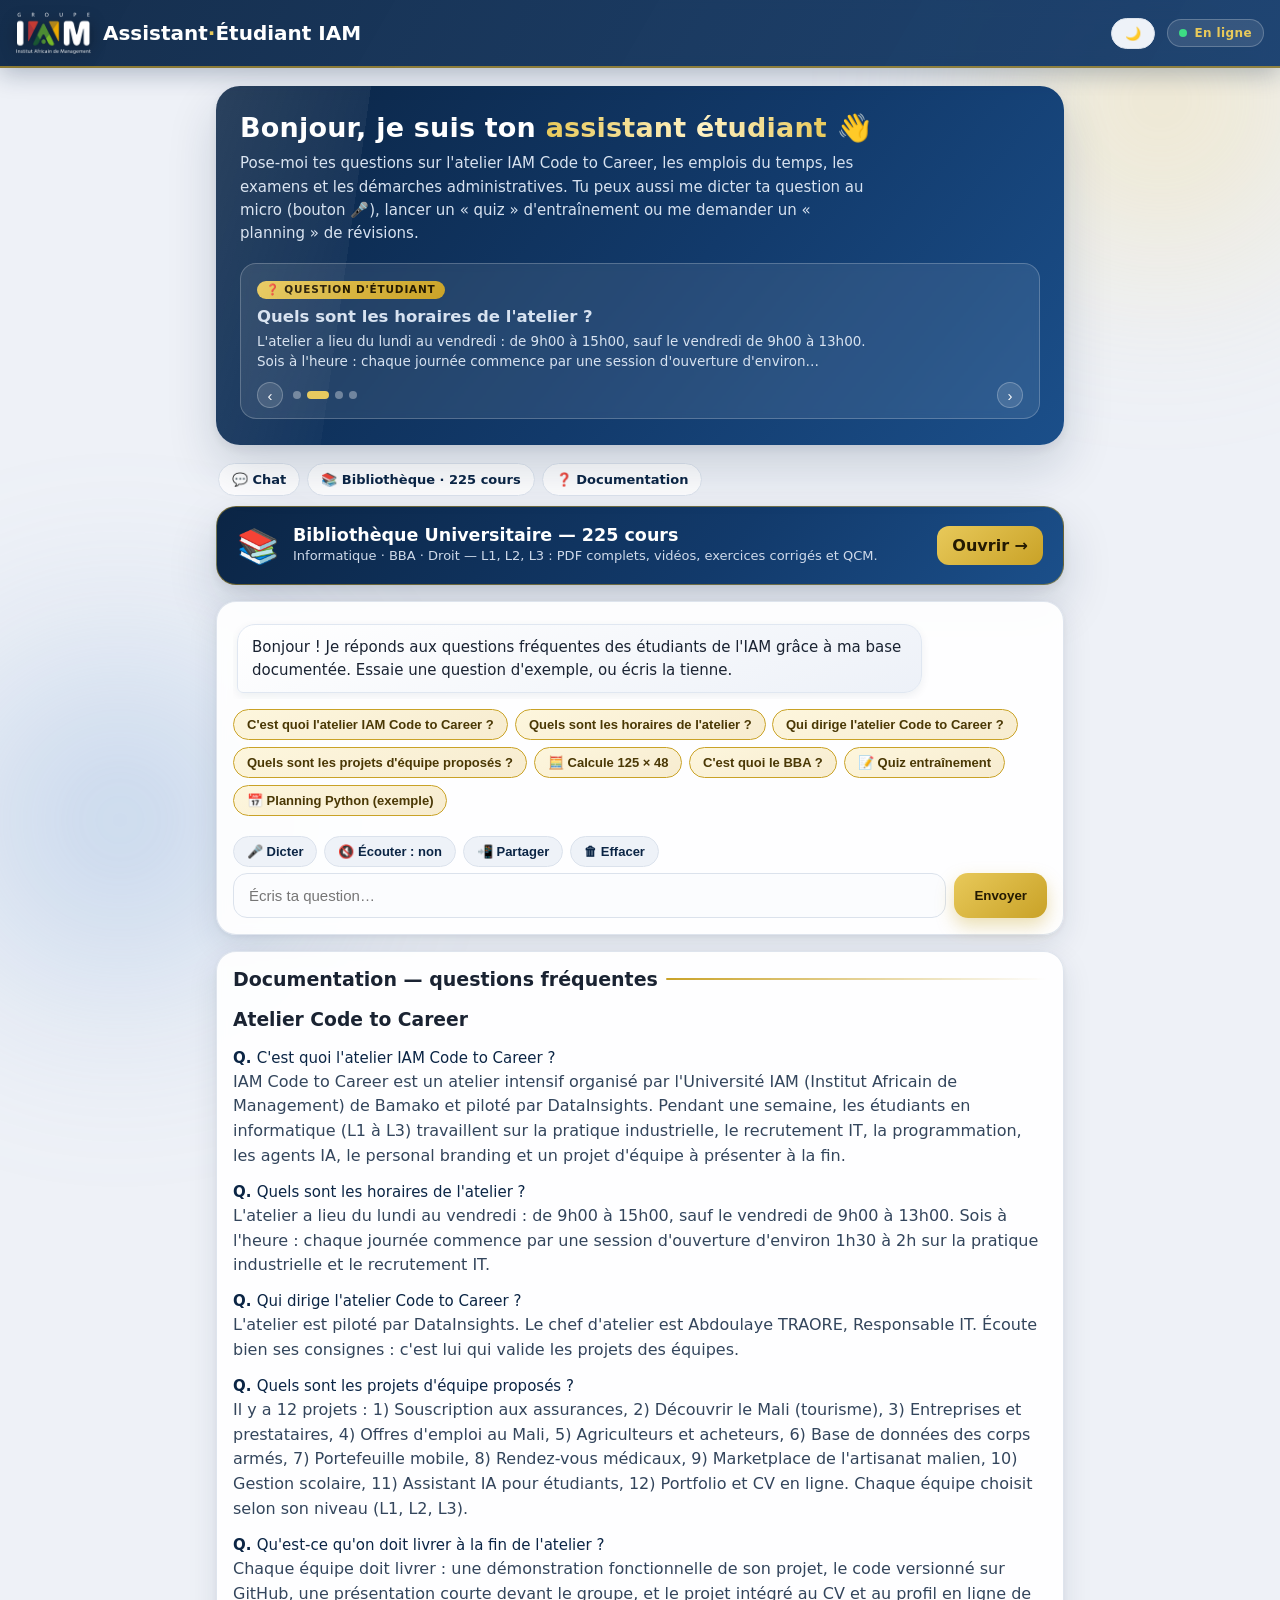
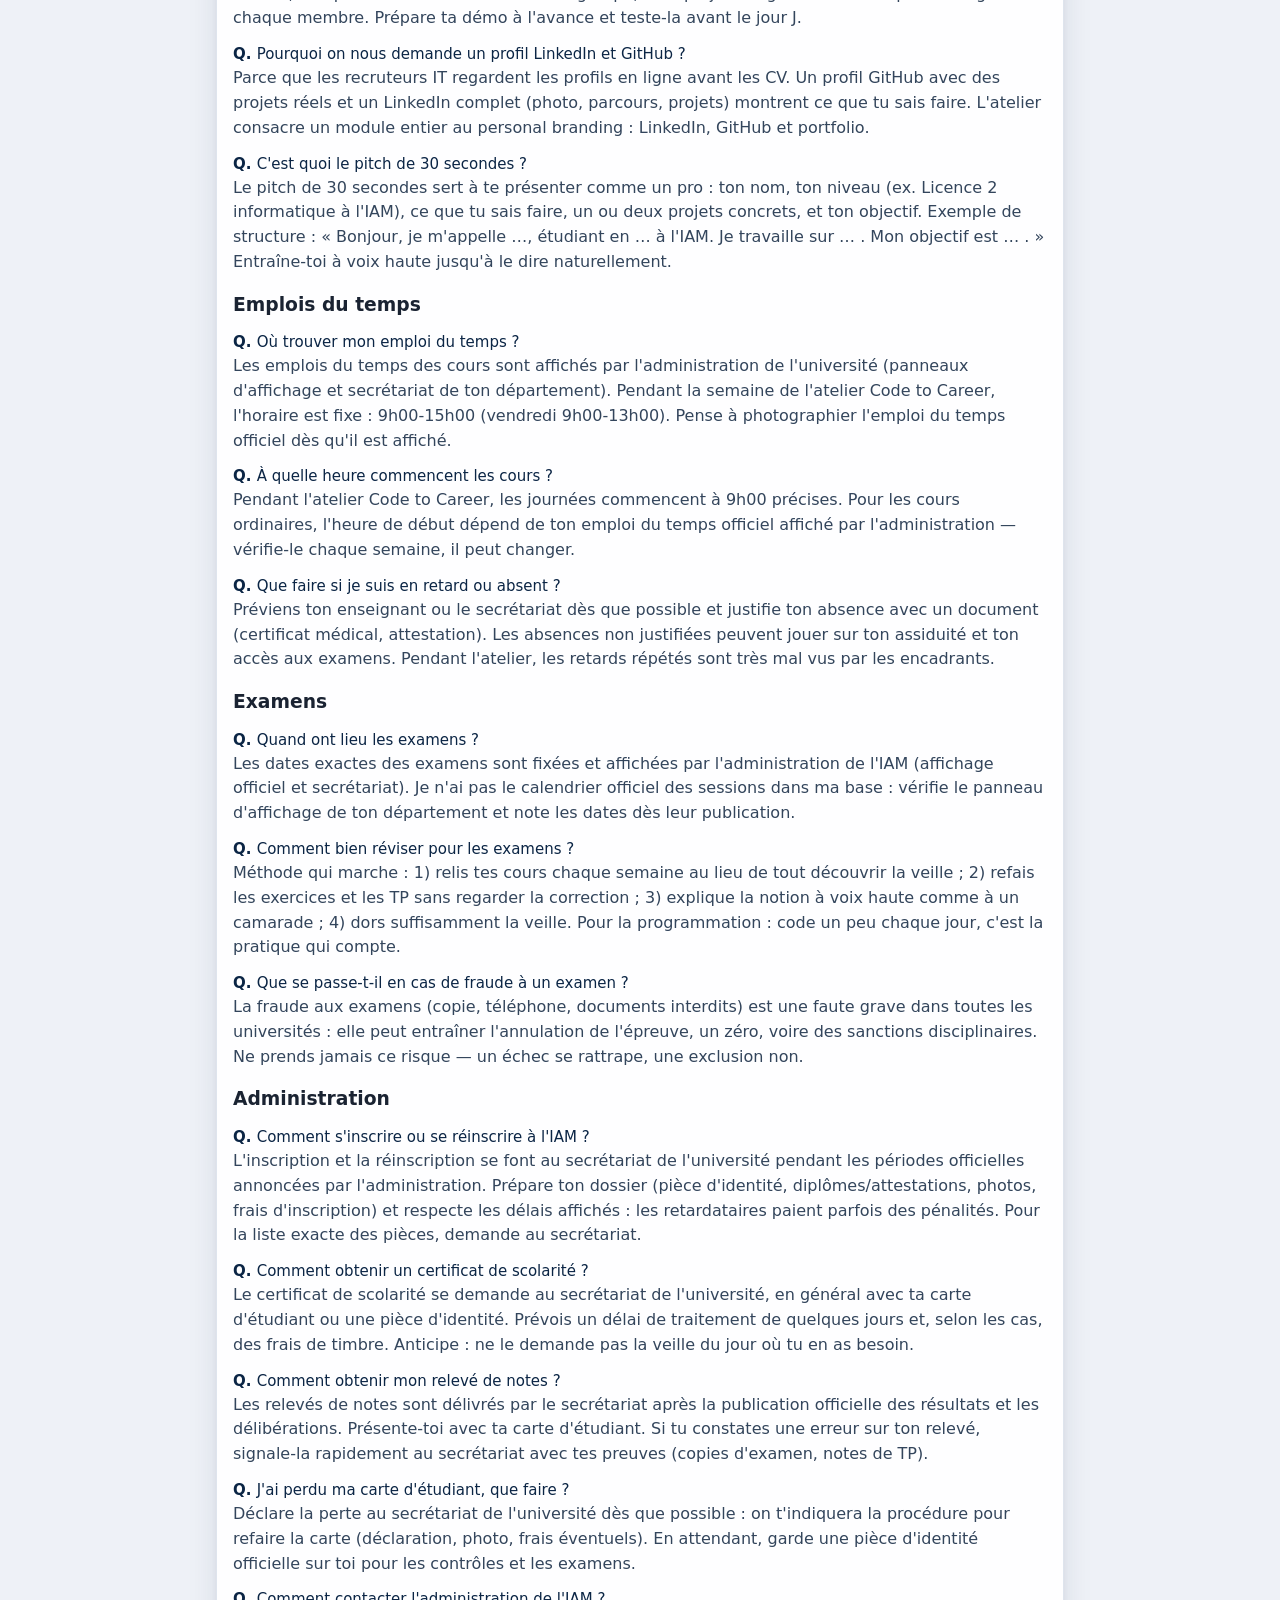
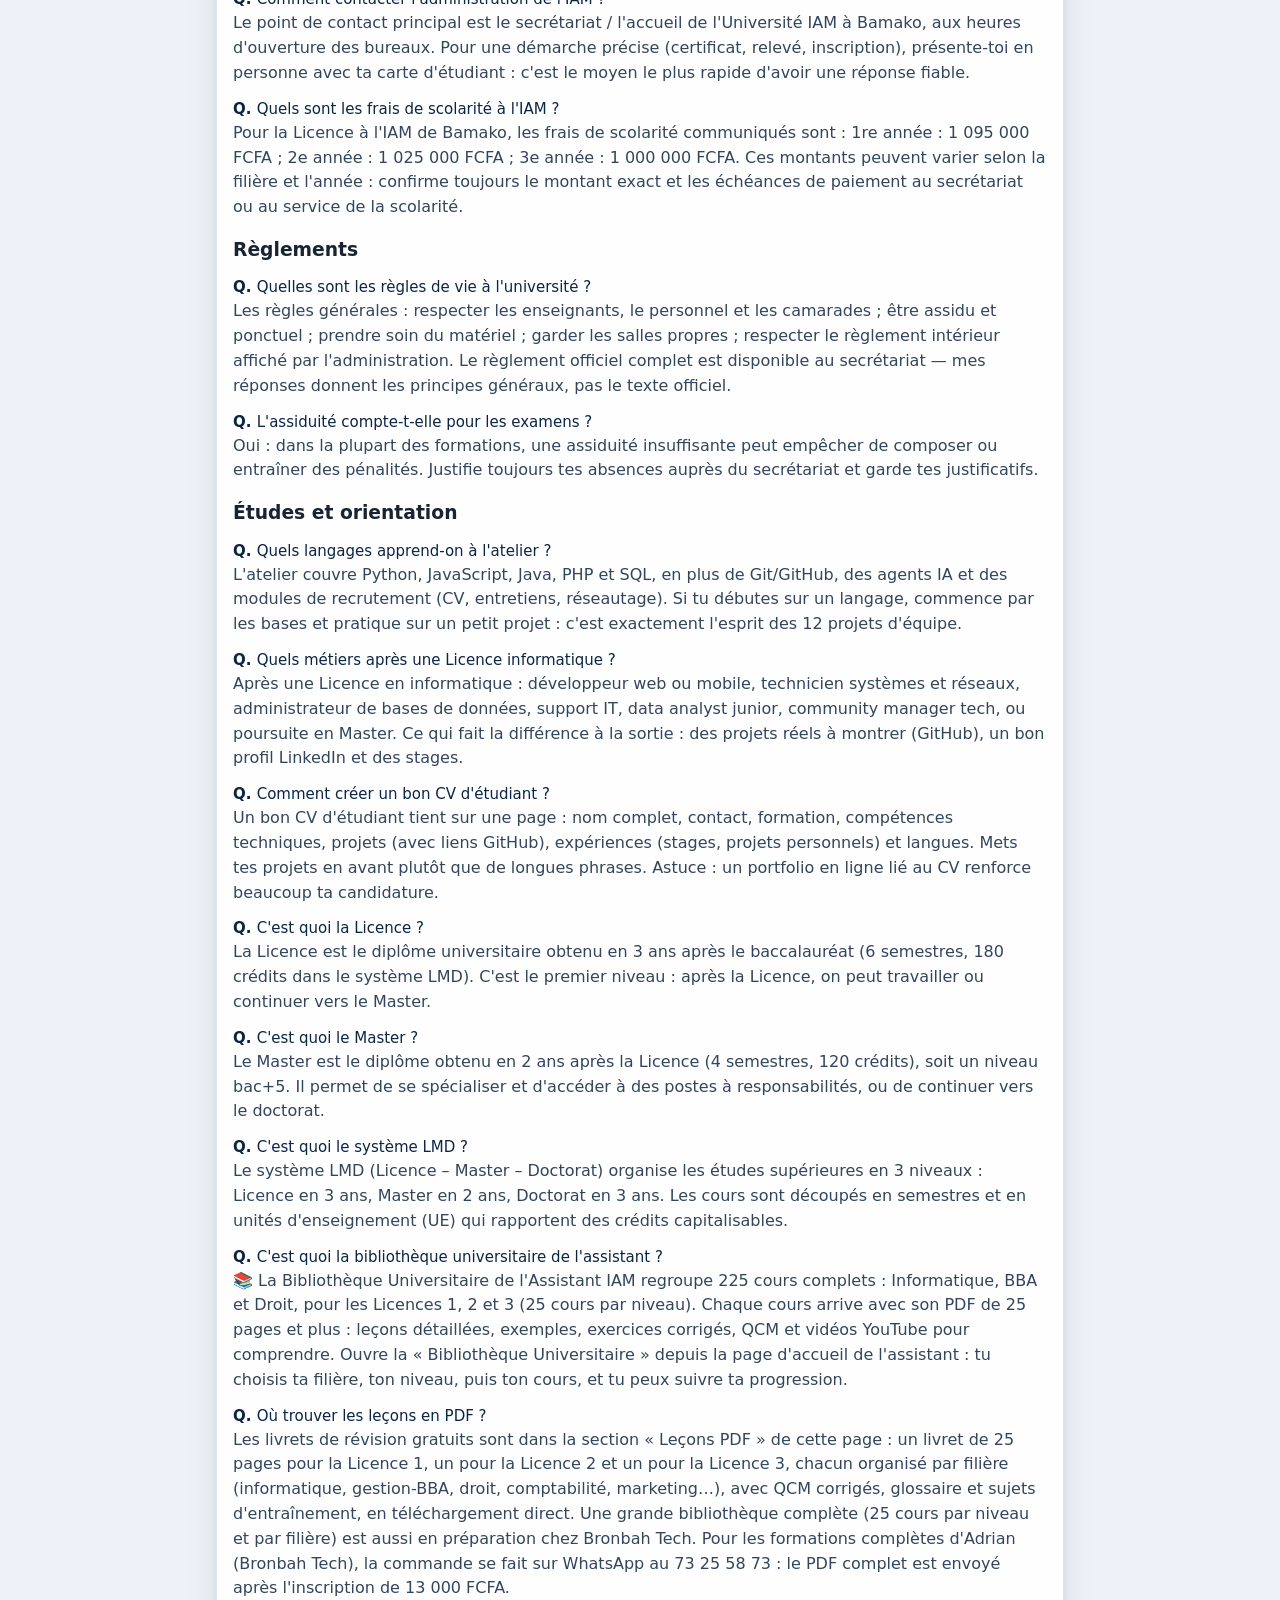
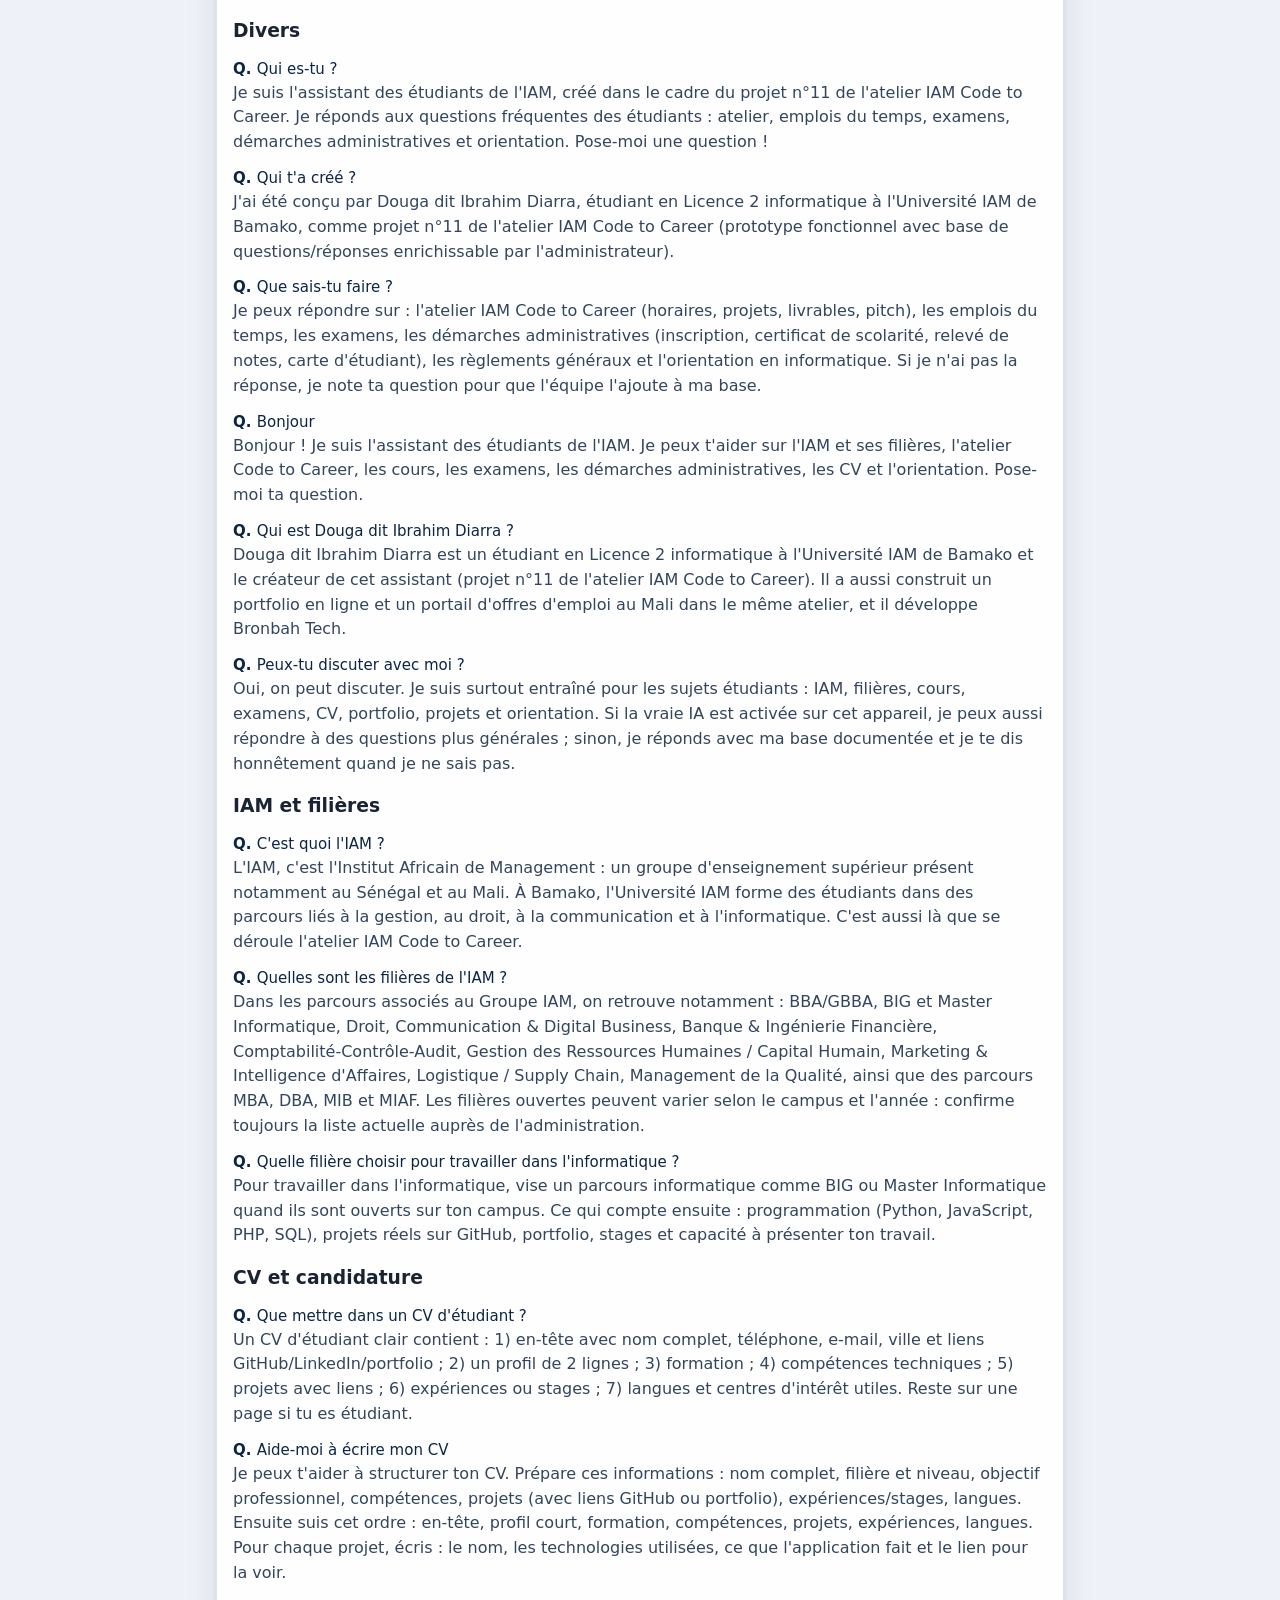
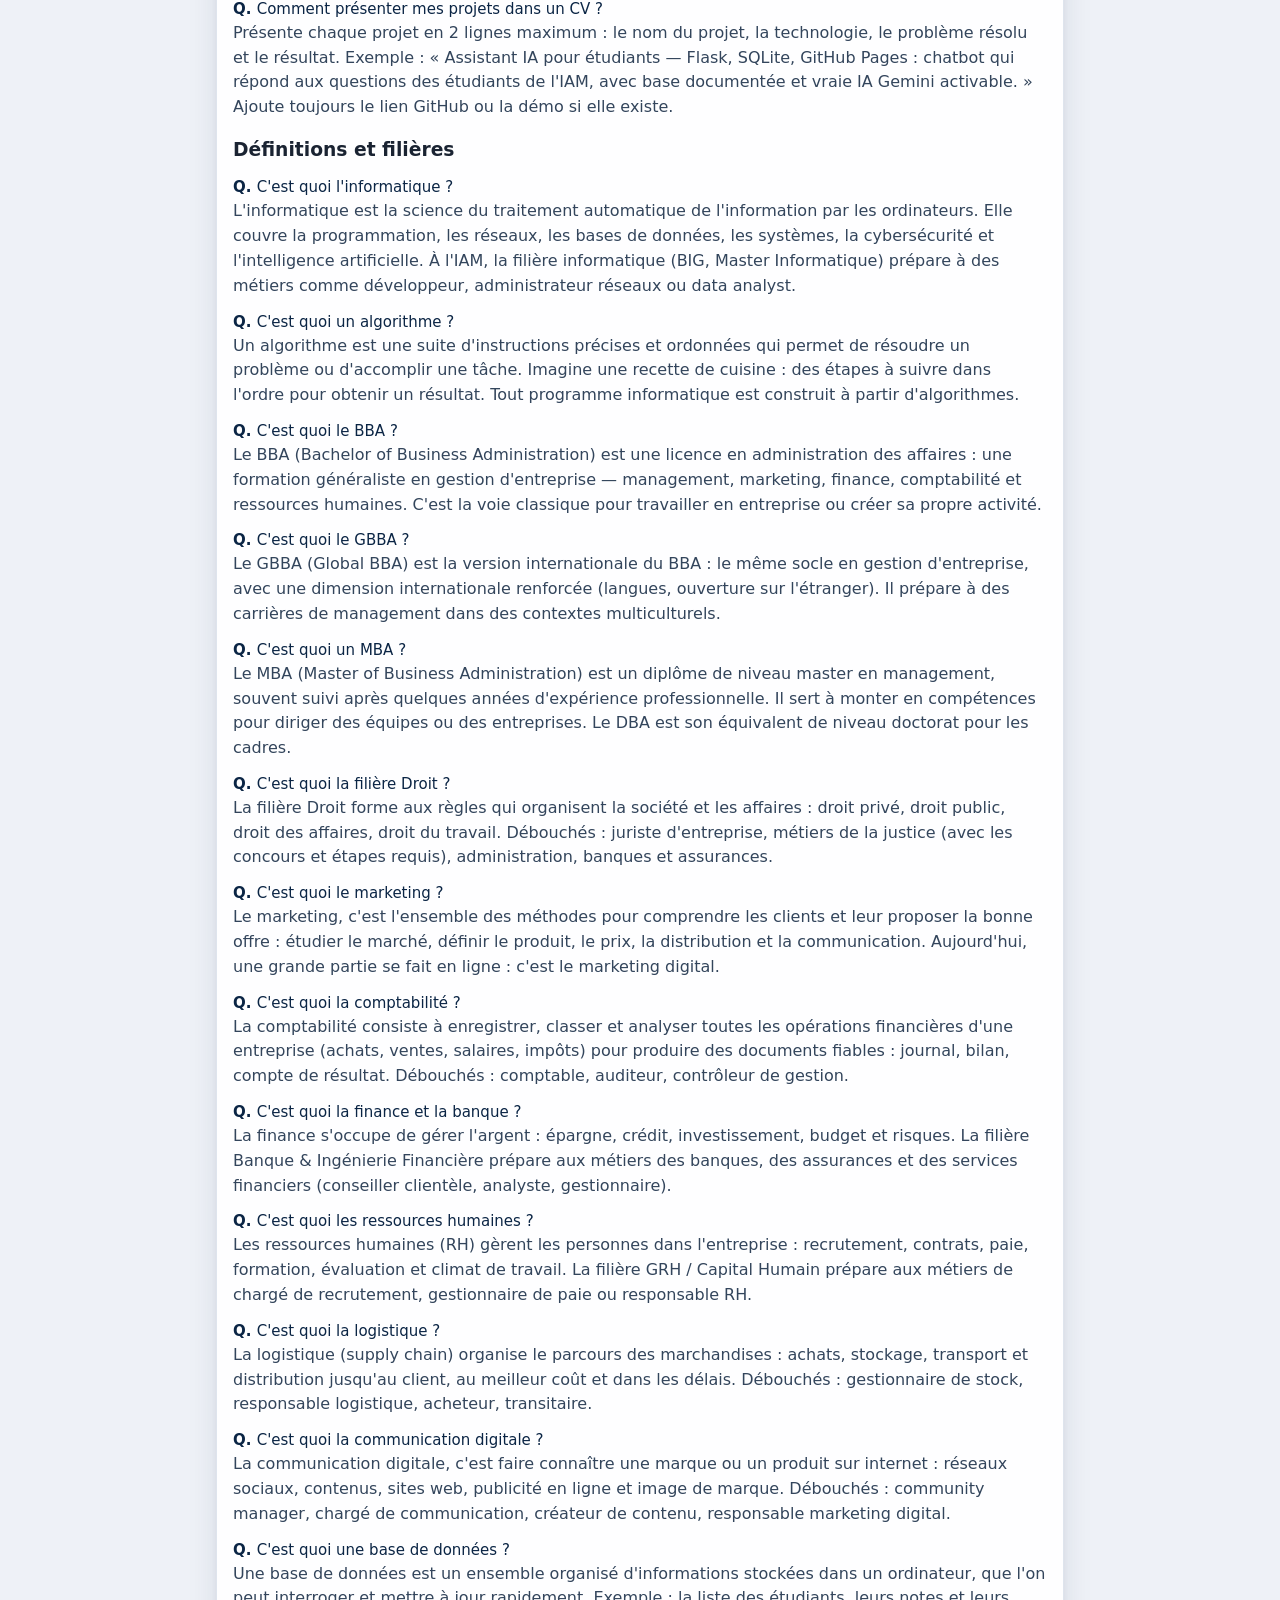
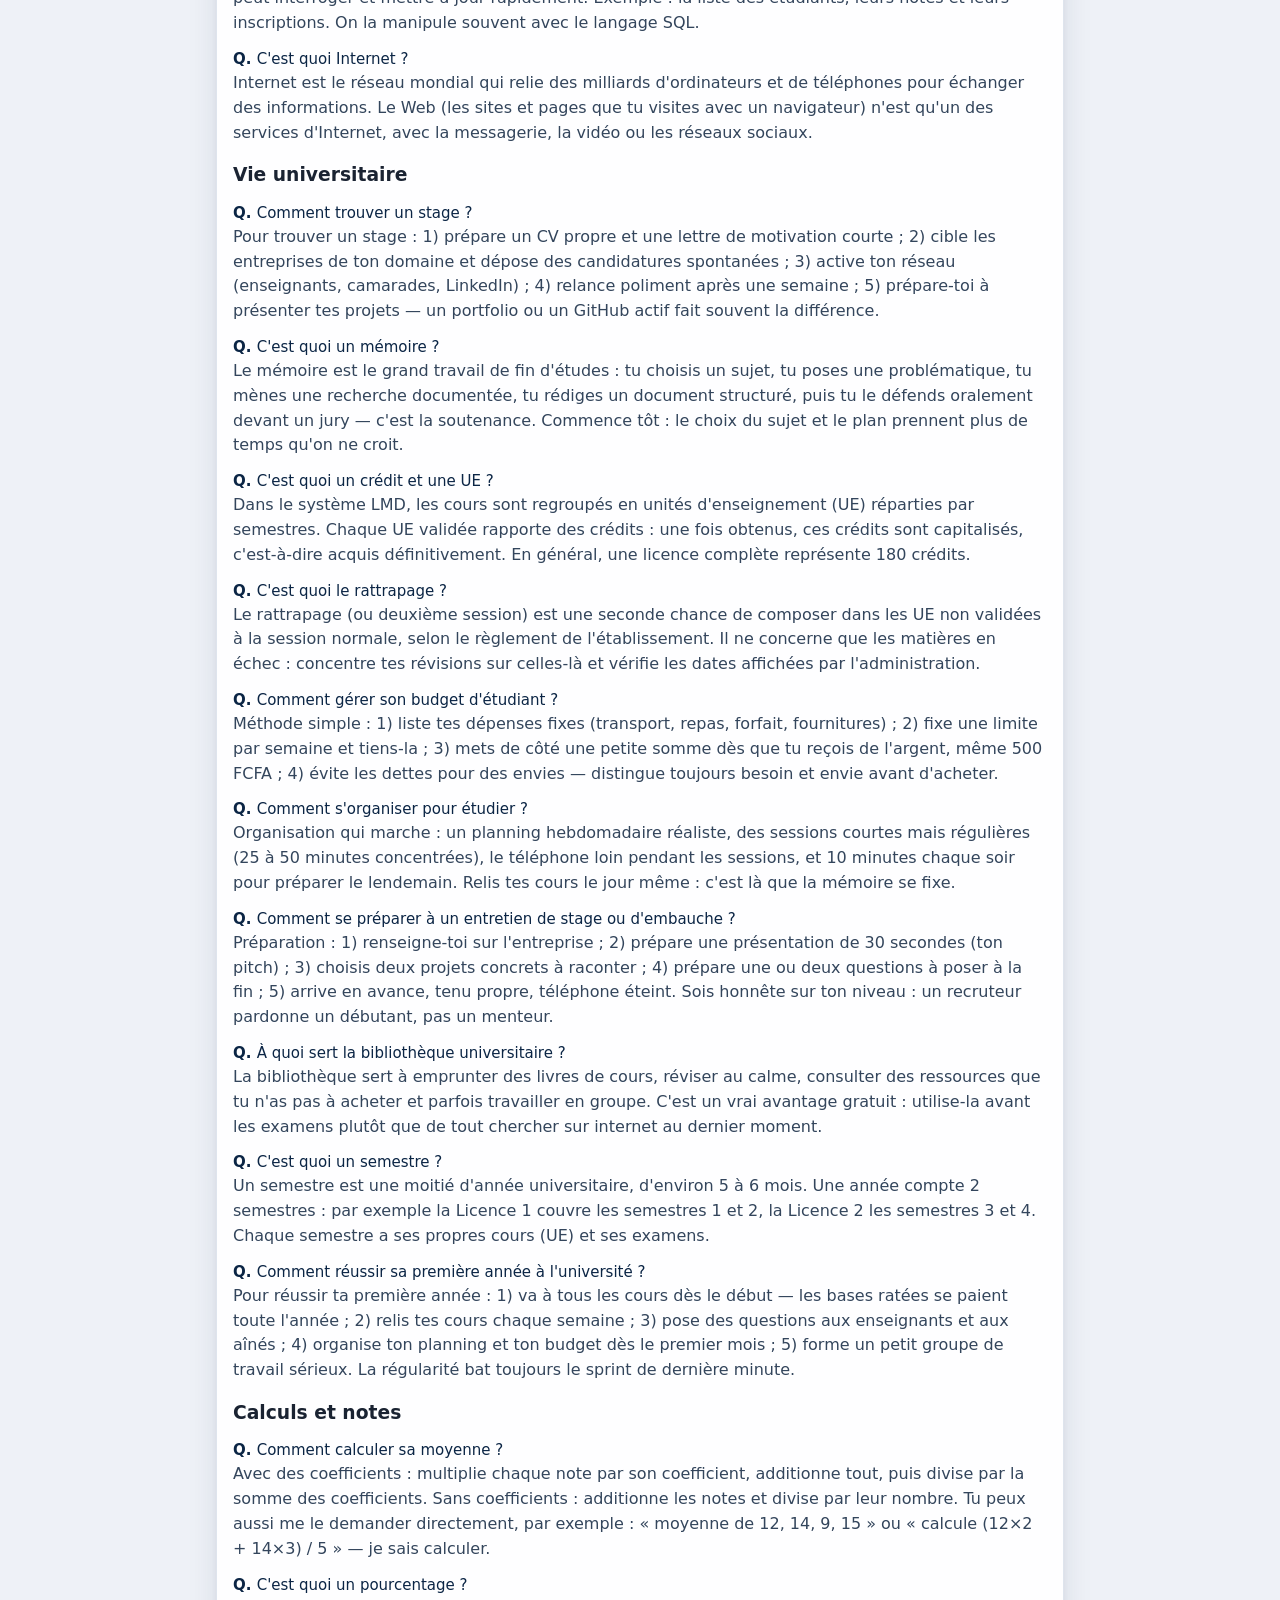
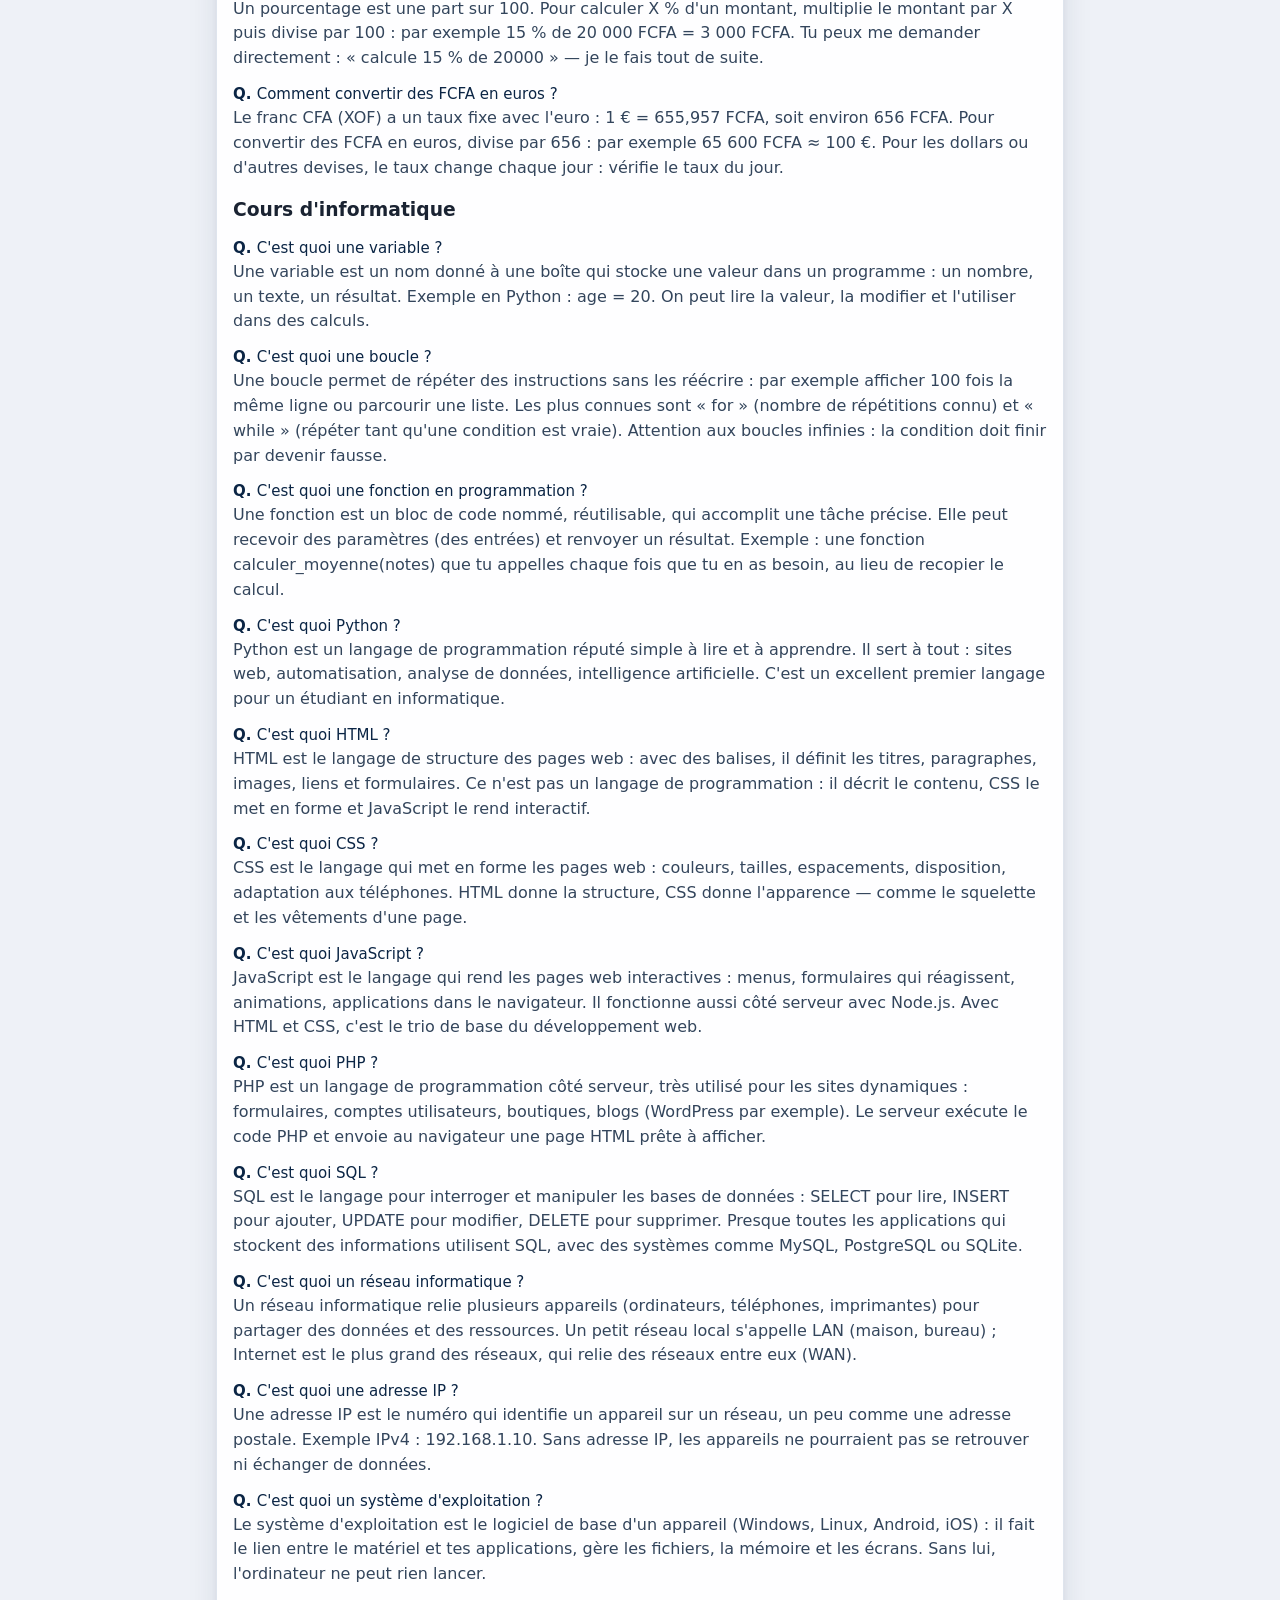
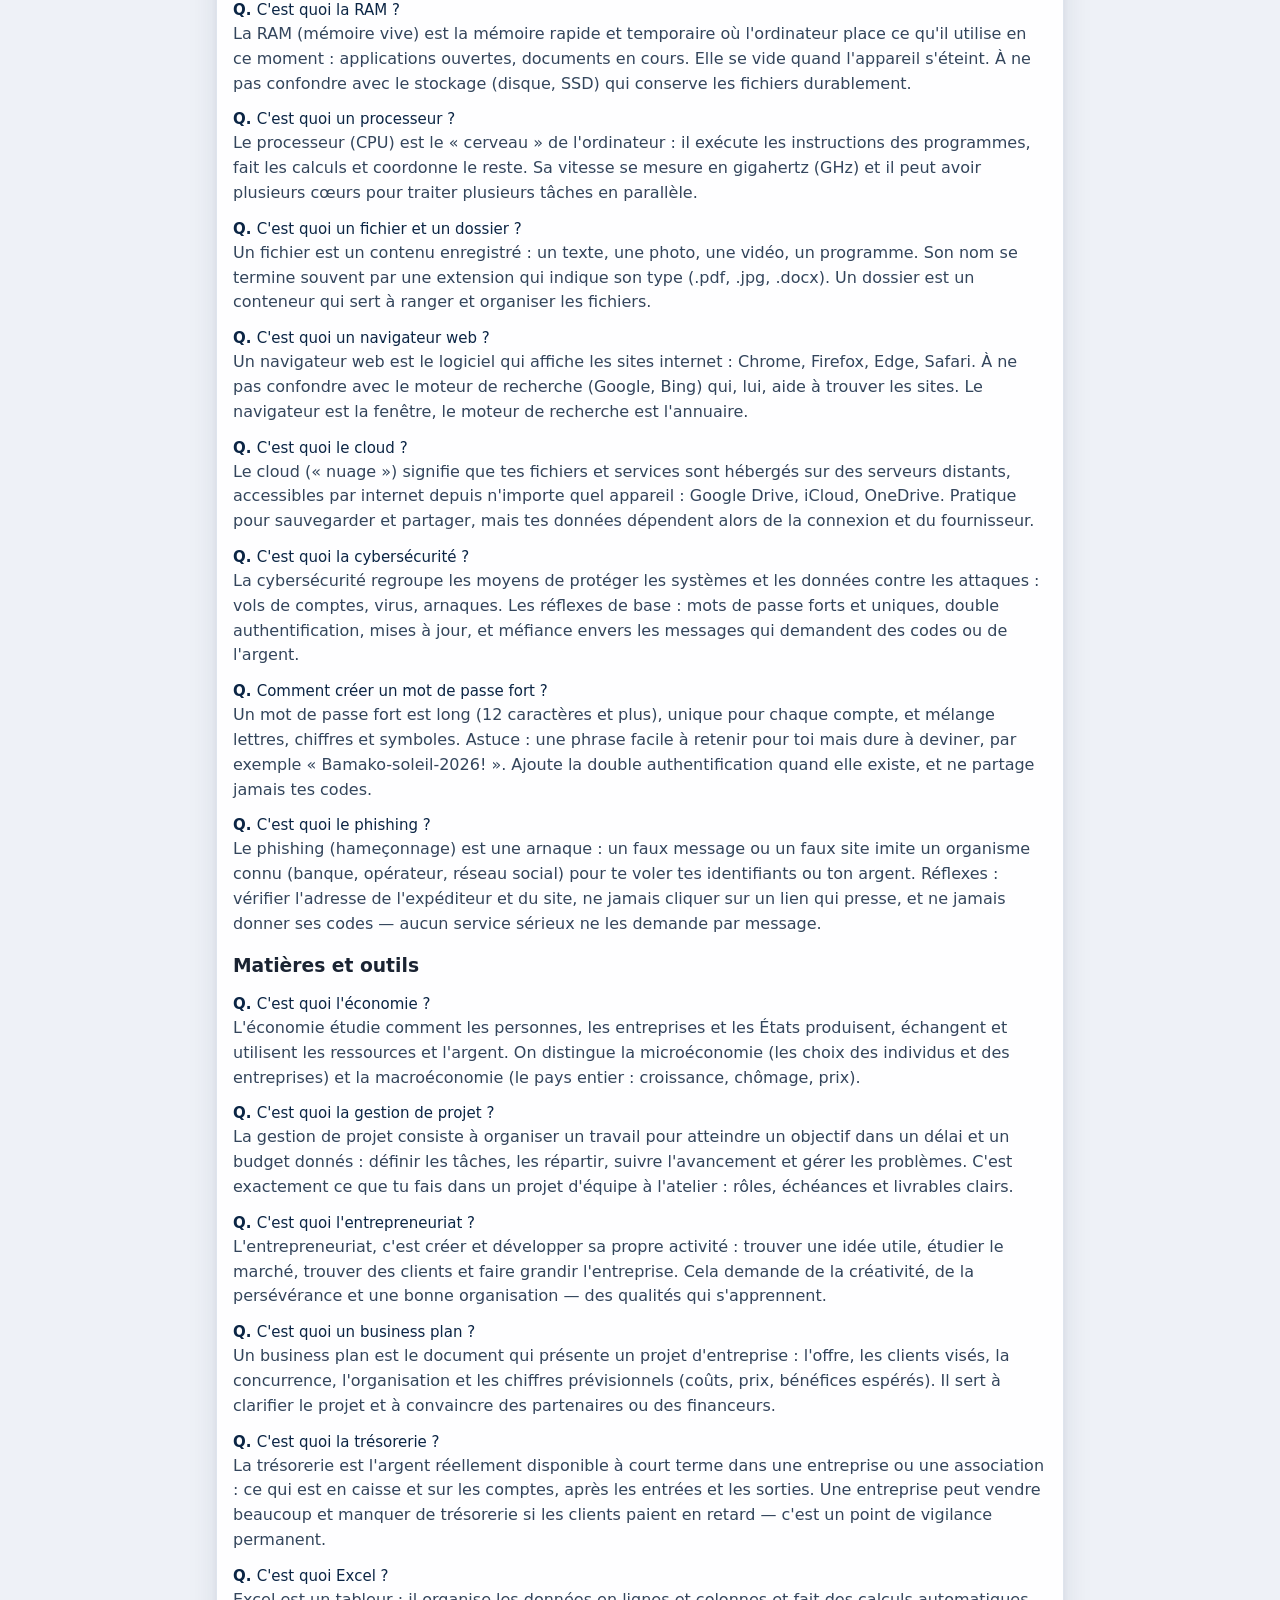
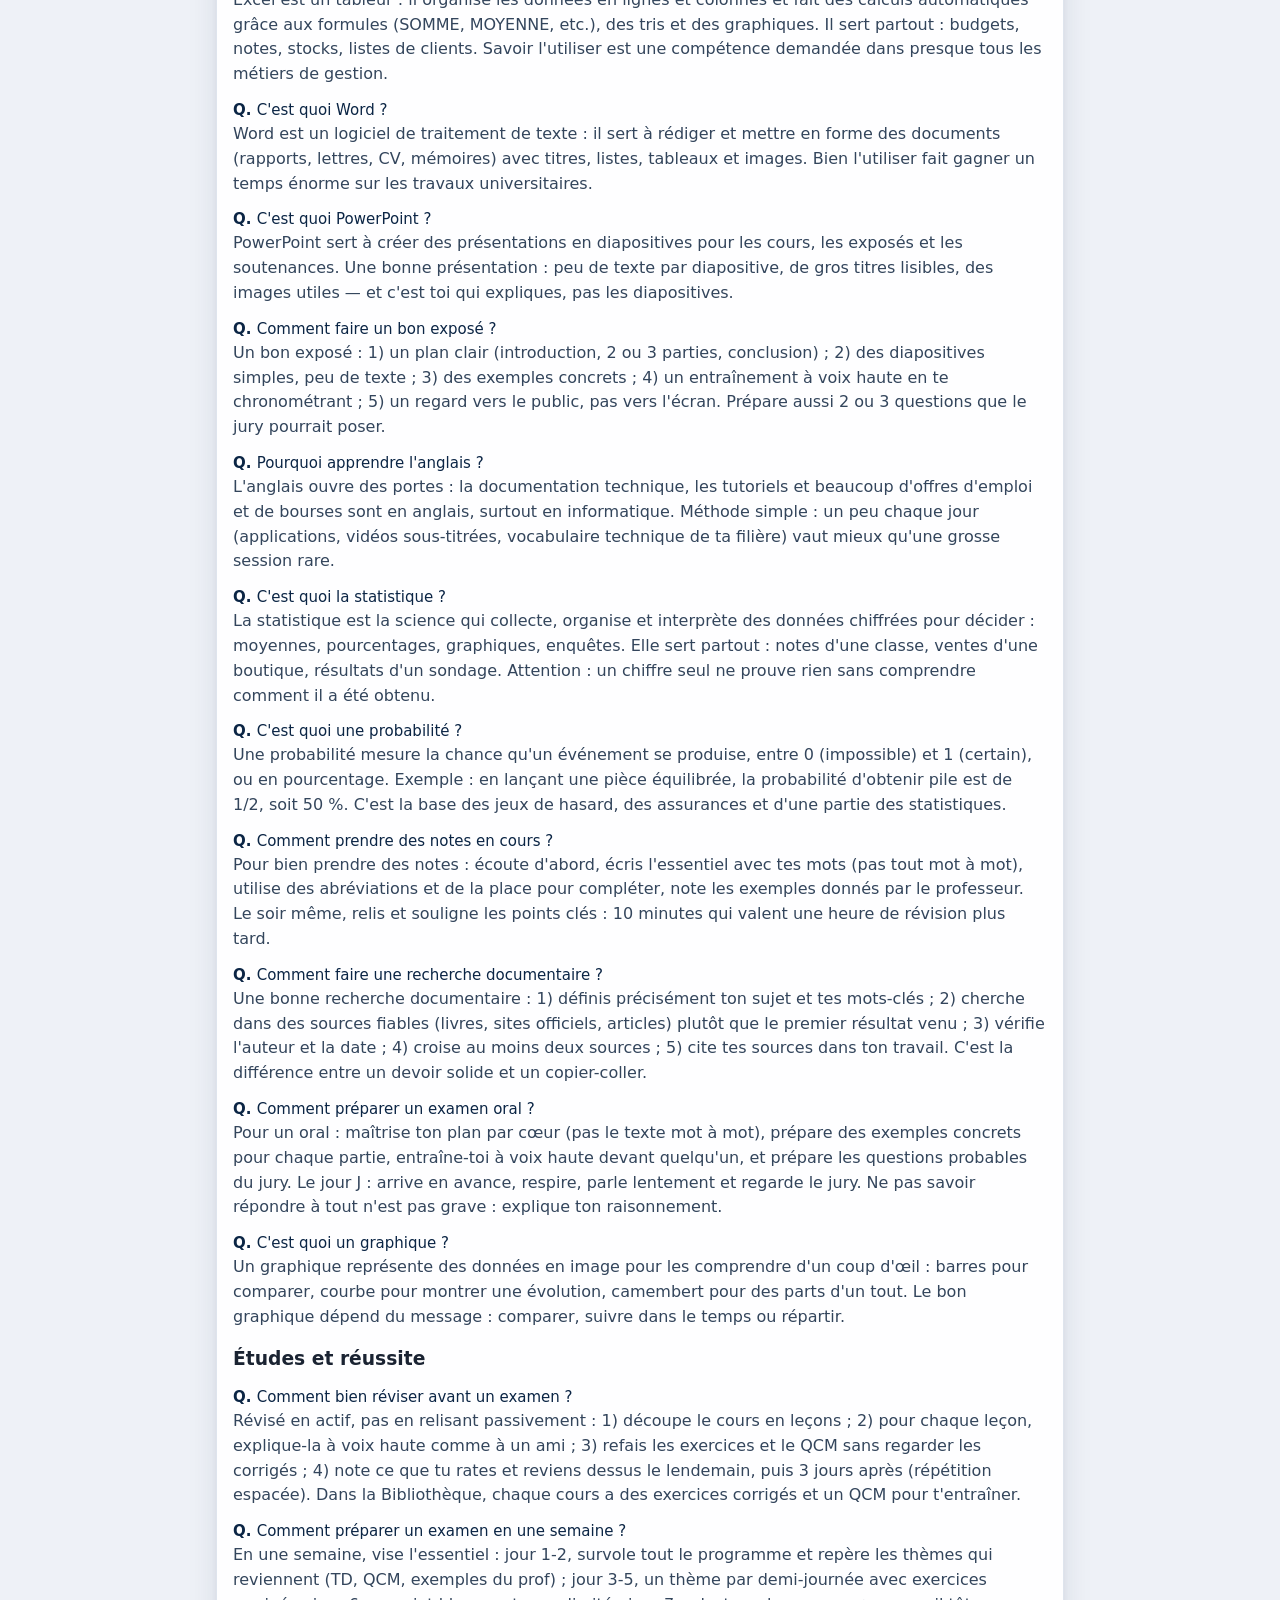
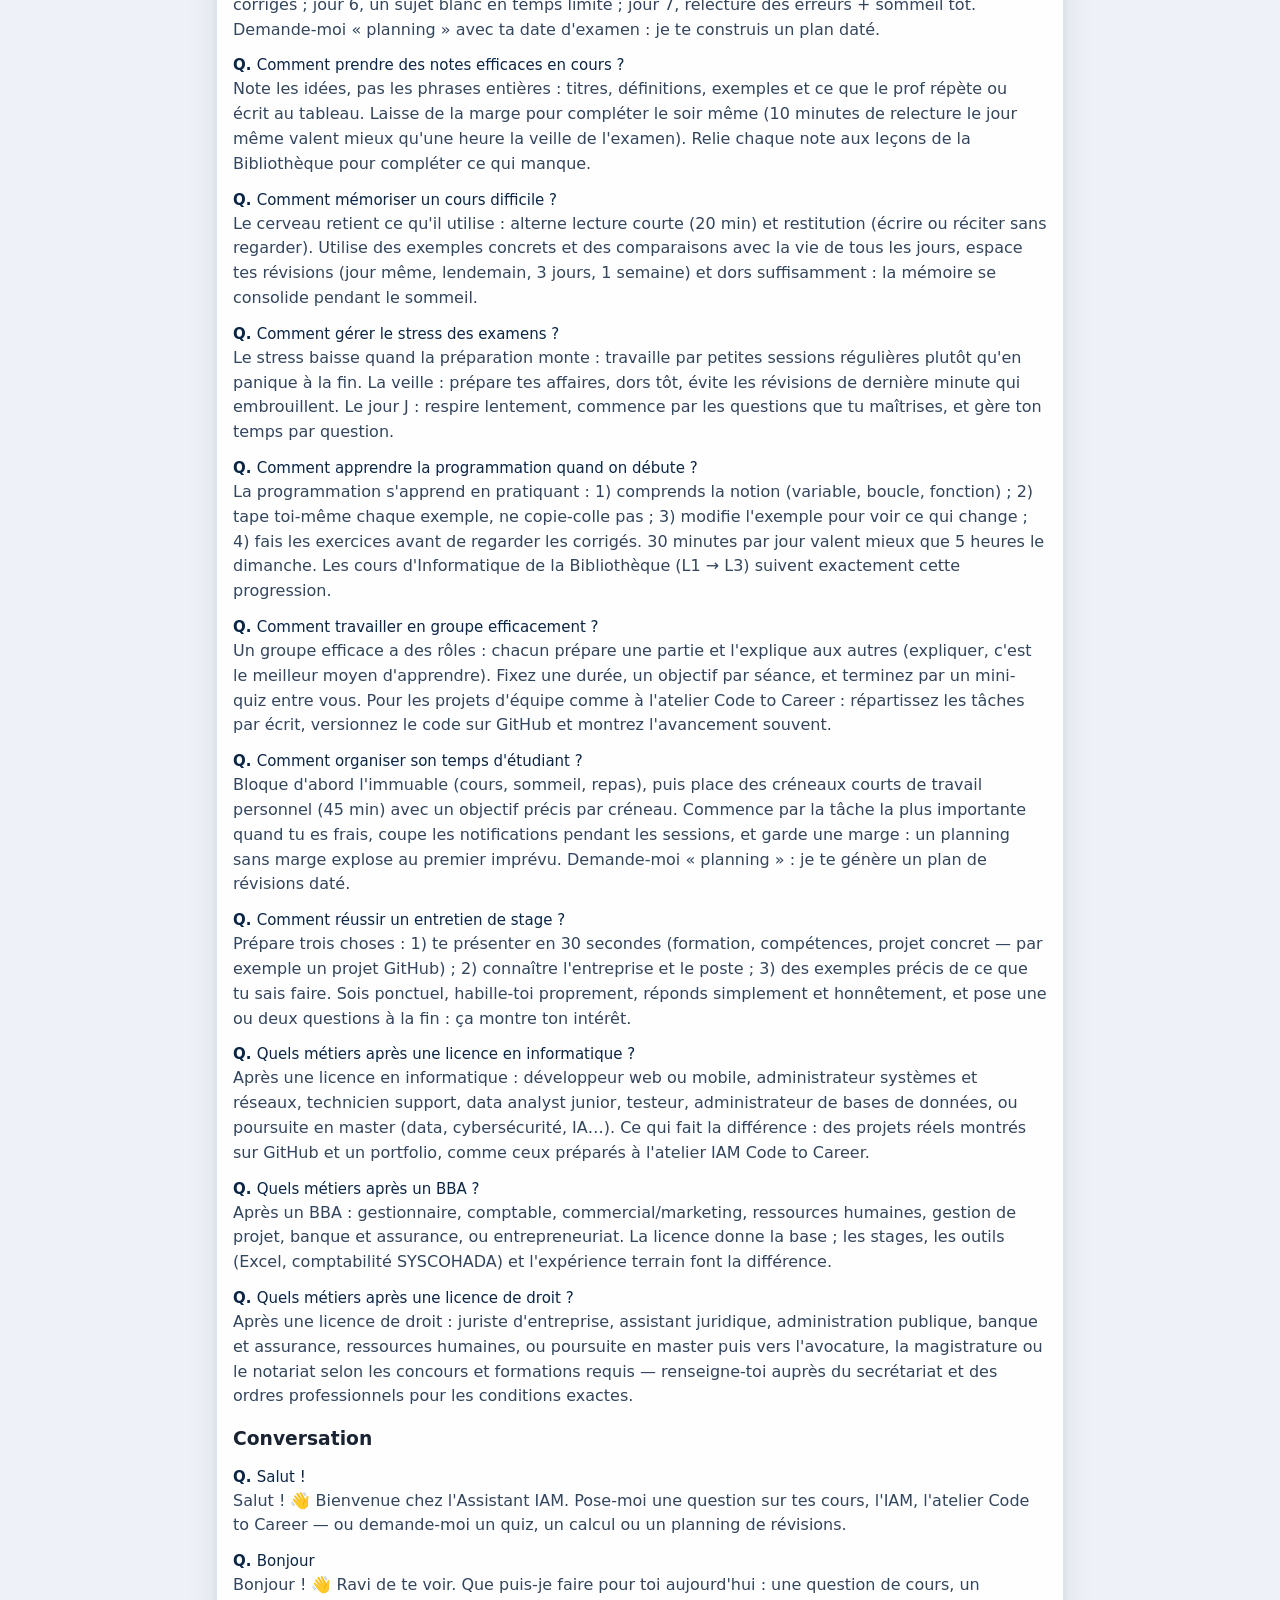
==== docs/index.html @ 96889bac "Proxy sécurisé Gemini pour l'Assistant IAM : la clé reste côté serveur (secret Cloudflare Worker ou " ====
<!DOCTYPE html>
<html lang="fr">
<head>
<meta charset="utf-8">
<meta name="viewport" content="width=device-width, initial-scale=1">
<title>Assistant Étudiant IAM — Projet n°11</title>
<style>
:root{
  --navy:#0b2545; --navy2:#123a6b; --navy3:#1b4f8a;
  --gold:#c9a227; --gold2:#e8c95a; --goldsoft:#f7ecd0;
  --ink:#1a2332; --mut:#5a6a7f; --line:#dbe2ec; --bg:#eef1f7;
  --wa:#25d366; --wa2:#1eb856;
  --shadow:0 10px 30px rgba(11,37,69,.10), 0 2px 6px rgba(11,37,69,.06);
  --shadow-lg:0 22px 50px rgba(11,37,69,.16), 0 4px 12px rgba(11,37,69,.08);
  --r:20px;
}
*{box-sizing:border-box}
html{scroll-behavior:smooth}
body{margin:0;font-family:system-ui,-apple-system,"Segoe UI",Roboto,sans-serif;background:var(--bg);color:var(--ink);overflow-x:hidden}
/* ——— Fond animé : halos dorés et bleus qui dérivent lentement ——— */
body::before,body::after{content:"";position:fixed;border-radius:50%;filter:blur(90px);z-index:-1;opacity:.5;pointer-events:none}
body::before{width:480px;height:480px;background:radial-gradient(circle,#f2d67c,transparent 65%);top:-140px;right:-120px;animation:drift1 22s ease-in-out infinite alternate}
body::after{width:520px;height:520px;background:radial-gradient(circle,#7fa8d9,transparent 65%);bottom:-180px;left:-140px;animation:drift2 26s ease-in-out infinite alternate}
@keyframes drift1{from{transform:translate(0,0) scale(1)}to{transform:translate(-70px,60px) scale(1.12)}}
@keyframes drift2{from{transform:translate(0,0) scale(1.05)}to{transform:translate(80px,-50px) scale(.95)}}
/* ——— Barre du haut : verre dépoli, collante, logo qui flotte ——— */
.topbar{position:sticky;top:0;z-index:50;background:linear-gradient(120deg,rgba(11,37,69,.96),rgba(18,58,107,.94));backdrop-filter:blur(10px);color:#fff;padding:12px 16px;font-weight:800;font-size:20px;display:flex;align-items:center;gap:12px;box-shadow:0 6px 24px rgba(11,37,69,.28);border-bottom:2px solid rgba(201,162,39,.65)}
.topbar img{height:42px;width:auto;filter:drop-shadow(0 3px 8px rgba(0,0,0,.45));animation:floaty 5s ease-in-out infinite}
@keyframes floaty{0%,100%{transform:translateY(0)}50%{transform:translateY(-2.5px)}}
.topbar span{color:var(--gold2)}
.live-badge{margin-left:auto;display:flex;align-items:center;gap:7px;font-size:12px;font-weight:700;letter-spacing:.4px;background:rgba(255,255,255,.10);border:1px solid rgba(255,255,255,.22);padding:6px 11px;border-radius:999px}
.live-badge .dot{width:8px;height:8px;border-radius:50%;background:#3ddc84;box-shadow:0 0 0 0 rgba(61,220,132,.6);animation:pulse 2s infinite}
@keyframes pulse{0%{box-shadow:0 0 0 0 rgba(61,220,132,.55)}70%{box-shadow:0 0 0 8px rgba(61,220,132,0)}100%{box-shadow:0 0 0 0 rgba(61,220,132,0)}}
.wrap{max-width:880px;margin:0 auto;padding:18px 16px 8px}
/* ——— Apparition en douceur des blocs au défilement ——— */
.reveal{opacity:0;transform:translateY(18px);transition:opacity .7s ease,transform .7s cubic-bezier(.2,.7,.3,1)}
.reveal.visible{opacity:1;transform:none}
/* ——— Hero : dégradé profond, reflet animé, badges statistiques ——— */
.hero{position:relative;overflow:hidden;background:linear-gradient(130deg,var(--navy) 0%,var(--navy2) 55%,var(--navy3) 100%);color:#fff;border-radius:24px;padding:26px 24px;margin-bottom:16px;box-shadow:var(--shadow-lg)}
.hero::after{content:"";position:absolute;top:-60%;left:-30%;width:45%;height:220%;background:linear-gradient(100deg,transparent,rgba(255,255,255,.13),transparent);transform:rotate(8deg);animation:sheen 7s ease-in-out infinite}
@keyframes sheen{0%,55%{left:-35%}85%,100%{left:115%}}
.hero h1{margin:0 0 8px;font-size:27px;line-height:1.2;letter-spacing:.2px}
.hero h1 .grad{background:linear-gradient(92deg,var(--gold2),#fff2c4 55%,var(--gold2));-webkit-background-clip:text;background-clip:text;color:transparent}
.hero p{margin:0;color:#d7e2f0;font-size:15px;line-height:1.55;max-width:640px}
.stats{display:flex;flex-wrap:wrap;gap:10px;margin-top:18px}
.stat{background:rgba(255,255,255,.09);border:1px solid rgba(255,255,255,.20);backdrop-filter:blur(4px);border-radius:14px;padding:9px 14px;display:flex;flex-direction:column;min-width:104px;transition:transform .25s ease,background .25s ease}
.stat:hover{transform:translateY(-3px);background:rgba(255,255,255,.16)}
.stat b{font-size:19px;color:var(--gold2);line-height:1}
.stat span{font-size:11.5px;color:#cfdaea;margin-top:3px}
/* ——— Carrousel pivotant Questions/Réponses ——— */
.qna-carousel{margin-top:18px;background:rgba(255,255,255,.09);border:1px solid rgba(255,255,255,.22);border-radius:16px;padding:14px 16px 10px;backdrop-filter:blur(4px)}
.qna-track{position:relative;min-height:96px}
.qna-slide{position:absolute;inset:0;opacity:0;transform:perspective(700px) rotateY(14deg) translateX(18px);transition:opacity .55s ease,transform .55s ease;pointer-events:none}
.qna-slide.on{opacity:1;transform:perspective(700px) rotateY(0) translateX(0);pointer-events:auto}
.qna-slide .tag{display:inline-block;font-size:10.5px;font-weight:800;letter-spacing:.8px;text-transform:uppercase;color:#241a02;background:linear-gradient(140deg,var(--gold2),var(--gold));padding:2.5px 9px;border-radius:999px;margin-bottom:7px}
.qna-slide .qq{font-size:16.5px;font-weight:800;line-height:1.3;margin:0 0 4px}
.qna-slide .aa{font-size:13.5px;color:#d7e2f0;line-height:1.5;margin:0}
.qna-slide .big{font-size:30px;font-weight:900;color:var(--gold2);line-height:1}
.qna-nav{display:flex;align-items:center;gap:10px;margin-top:8px}
.qna-arrow{background:rgba(255,255,255,.12);border:1px solid rgba(255,255,255,.25);color:#fff;border-radius:50%;width:26px;height:26px;font-size:15px;cursor:pointer;line-height:1}
.qna-dots{display:flex;gap:6px;flex:1}
.qna-dots button{width:8px;height:8px;border-radius:99px;border:0;background:rgba(255,255,255,.35);cursor:pointer;padding:0;transition:all .3s}
.qna-dots button.on{width:22px;background:var(--gold2)}
@media (max-width:600px){.qna-track{min-height:118px}.qna-slide .qq{font-size:15px}}
/* ——— Cartes ——— */
.chatbox,.panel{background:rgba(255,255,255,.92);backdrop-filter:blur(6px);border:1px solid rgba(219,226,236,.9);border-radius:var(--r);padding:16px;margin-bottom:16px;box-shadow:var(--shadow);transition:transform .3s ease,box-shadow .3s ease}
.panel:hover{transform:translateY(-2px);box-shadow:var(--shadow-lg)}
.panel h2{margin-top:0;font-size:19px;display:flex;align-items:center;gap:8px}
.panel h2::after{content:"";flex:1;height:2px;border-radius:2px;background:linear-gradient(90deg,var(--gold),transparent)}
/* ——— Conversation ——— */
.messages{display:flex;flex-direction:column;gap:9px;max-height:54vh;overflow-y:auto;padding:6px 4px;scrollbar-width:thin;scrollbar-color:#b9c6d8 transparent}
.messages::-webkit-scrollbar{width:6px}
.messages::-webkit-scrollbar-thumb{background:#b9c6d8;border-radius:3px}
.msg{max-width:85%;padding:11px 14px;border-radius:18px;font-size:15px;line-height:1.5;white-space:pre-wrap;box-shadow:0 3px 10px rgba(11,37,69,.07);animation:msgIn .38s cubic-bezier(.2,.8,.3,1) both}
@keyframes msgIn{from{opacity:0;transform:translateY(10px) scale(.97)}to{opacity:1;transform:none}}
.msg.bot{background:linear-gradient(160deg,#ffffff,#edf1f8);border:1px solid #e0e7f1;align-self:flex-start;border-bottom-left-radius:6px}
.msg.user{background:linear-gradient(140deg,var(--navy2),var(--navy));color:#fff;align-self:flex-end;border-bottom-right-radius:6px}
.msg .cat{display:inline-block;margin-top:8px;font-size:10.5px;color:#7a5b12;background:var(--goldsoft);border:1px solid rgba(201,162,39,.45);padding:2.5px 8px;border-radius:999px;font-weight:800;text-transform:uppercase;letter-spacing:.5px}
.msg.user .cat{background:rgba(255,255,255,.16);color:#ffe9a8;border-color:rgba(255,255,255,.3)}
.msg.typing{color:transparent;min-width:74px}
.msg.typing::after{content:"● ● ●";color:#8aa0bb;font-size:9px;letter-spacing:3px;animation:blink 1.15s ease-in-out infinite}
@keyframes blink{0%,100%{opacity:.25}50%{opacity:1}}
/* ——— Chips, barre d'outils, boutons ——— */
.exemples{display:flex;flex-wrap:wrap;gap:7px;margin:10px 0;align-items:center}
.chip{background:linear-gradient(160deg,#fdf6dd,var(--goldsoft));border:1px solid var(--gold);color:#4a3805;border-radius:999px;padding:7px 13px;font-size:13px;font-weight:600;cursor:pointer;transition:transform .2s ease,box-shadow .2s ease;animation:msgIn .4s ease both}
.chip:hover{transform:translateY(-2px);box-shadow:0 6px 14px rgba(201,162,39,.35)}
.chip:active{transform:scale(.96)}
.toolbar{display:flex;flex-wrap:wrap;gap:7px;margin:10px 0 2px}
.tool{background:#eef2f8;border:1px solid var(--line);color:var(--navy);border-radius:999px;padding:7px 13px;font-size:13px;cursor:pointer;font-weight:700;text-decoration:none;display:inline-block;transition:transform .2s ease,box-shadow .2s ease,background .2s ease}
.tool:hover{transform:translateY(-2px);background:#e2eaf5;box-shadow:0 6px 14px rgba(11,37,69,.14)}
.tool:active{transform:scale(.96)}
.wa-btn{display:block;margin-top:10px;background:linear-gradient(140deg,var(--wa),var(--wa2));color:#04330f;font-weight:800;text-align:center;padding:12px 14px;border-radius:14px;text-decoration:none;font-size:14.5px;box-shadow:0 8px 20px rgba(37,211,102,.35);transition:transform .2s ease,box-shadow .2s ease}
.wa-btn:hover{transform:translateY(-2px);box-shadow:0 12px 26px rgba(37,211,102,.45)}
.btn{background:linear-gradient(140deg,var(--navy2),var(--navy));color:#fff;border:0;border-radius:11px;padding:10px 15px;font-weight:700;cursor:pointer;box-shadow:0 6px 16px rgba(11,37,69,.22);transition:transform .2s ease,box-shadow .2s ease}
.btn.gold{background:linear-gradient(140deg,var(--gold2),var(--gold));color:#241a02}
.btn:hover{transform:translateY(-2px);box-shadow:0 10px 22px rgba(11,37,69,.28)}
.btn:active{transform:scale(.97)}
/* ——— Saisie ——— */
.chatinput{display:flex;gap:8px;margin-top:6px}
.chatinput input{flex:1;padding:13px 15px;border:1.5px solid var(--line);border-radius:14px;font-size:15px;background:#fbfcfe;transition:border-color .2s ease,box-shadow .2s ease;outline:none}
.chatinput input:focus{border-color:var(--gold);box-shadow:0 0 0 4px rgba(201,162,39,.20);background:#fff}
.chatinput button{background:linear-gradient(140deg,var(--gold2),var(--gold));color:#241a02;border:0;border-radius:14px;padding:12px 20px;font-weight:800;cursor:pointer;box-shadow:0 8px 18px rgba(201,162,39,.35);transition:transform .2s ease,box-shadow .2s ease}
.chatinput button:hover{transform:translateY(-2px);box-shadow:0 12px 24px rgba(201,162,39,.45)}
.chatinput button:active{transform:scale(.96)}
.panel input[type=password]{width:100%;padding:11px;border:1.5px solid var(--line);border-radius:10px;font-size:14px;margin:6px 0;outline:none;transition:border-color .2s,box-shadow .2s}
.panel input[type=password]:focus{border-color:var(--gold);box-shadow:0 0 0 4px rgba(201,162,39,.18)}
.note{font-size:13px;color:var(--mut);line-height:1.5}
.ok{color:#177245;font-weight:700}
.q{margin:14px 0 3px;font-size:15px;color:var(--navy)}
.r{margin:0 0 9px;color:#33455c;line-height:1.55}
.foot{text-align:center;color:var(--mut);font-size:13px;padding:20px 16px 26px;line-height:1.6}
a{color:var(--navy2)}
@media (max-width:600px){
  .hero h1{font-size:22px}.hero{padding:21px 17px}
  .msg{max-width:93%}.stat{min-width:calc(50% - 6px)}
  .live-badge span.lbl{display:none}
}
@media (prefers-reduced-motion: reduce){
  *,*::before,*::after{animation-duration:.01ms !important;animation-iteration-count:1 !important;transition-duration:.01ms !important}
  html{scroll-behavior:auto}
}

.biblio-banner{display:flex;align-items:center;gap:14px;background:linear-gradient(130deg,var(--navy),var(--navy2) 60%,var(--navy3));color:#fff;text-decoration:none;border-radius:20px;padding:18px 20px;margin-bottom:16px;box-shadow:var(--shadow-lg);border:1px solid rgba(201,162,39,.5);transition:transform .25s ease}
.biblio-banner:hover{transform:translateY(-3px)}
.bb-ico{font-size:34px}
.bb-txt{display:flex;flex-direction:column;gap:2px;flex:1}
.bb-txt b{font-size:17.5px}
.bb-txt span{font-size:13px;color:#cfdaea;line-height:1.45}
.bb-go{background:linear-gradient(140deg,var(--gold2),var(--gold));color:#241a02;font-weight:800;padding:10px 15px;border-radius:12px;white-space:nowrap}
@media (max-width:600px){.bb-go{display:none}.bb-txt b{font-size:16px}}

.quicknav{display:flex;gap:7px;overflow-x:auto;padding:2px 2px 10px;scrollbar-width:none}
.quicknav::-webkit-scrollbar{display:none}
.quicknav a{white-space:nowrap;background:rgba(255,255,255,.85);border:1px solid var(--line);color:var(--navy);font-weight:700;font-size:13px;padding:8px 13px;border-radius:999px;text-decoration:none;transition:transform .2s,box-shadow .2s}
.quicknav a:hover{transform:translateY(-2px);box-shadow:0 6px 14px rgba(11,37,69,.15)}
.biblio-banner{animation:glowPulse 3.2s ease-in-out infinite}
@keyframes glowPulse{0%,100%{box-shadow:0 18px 42px rgba(11,37,69,.16),0 0 0 0 rgba(201,162,39,.0)}50%{box-shadow:0 18px 42px rgba(11,37,69,.16),0 0 0 5px rgba(201,162,39,.22)}}
section.panel,.chatbox{scroll-margin-top:86px}
#top-btn{position:fixed;right:16px;bottom:18px;z-index:60;width:46px;height:46px;border-radius:50%;border:0;background:linear-gradient(140deg,var(--gold2),var(--gold));color:#241a02;font-size:19px;font-weight:900;box-shadow:0 10px 24px rgba(201,162,39,.45);cursor:pointer;opacity:0;pointer-events:none;transition:opacity .3s,transform .2s}
#top-btn.show{opacity:1;pointer-events:auto}
#top-btn:hover{transform:translateY(-3px)}
html[data-theme="dark"] body{background:#0a1120;color:#e8eef7}
html[data-theme="dark"] .chatbox,html[data-theme="dark"] .panel{background:rgba(15,25,44,.94);border-color:#24344f;color:#e8eef7}
html[data-theme="dark"] .msg.bot{background:linear-gradient(160deg,#17263f,#101c31);border-color:#263650;color:#e8eef7}
html[data-theme="dark"] .r{color:#b9c8de}
html[data-theme="dark"] .note{color:#93a5c0}
html[data-theme="dark"] .q{color:#a9c6ff}
html[data-theme="dark"] .tool{background:#13203a;color:#cfe0f5;border-color:#263650}
html[data-theme="dark"] .tool:hover{background:#1a2c4c}
html[data-theme="dark"] .quicknav a{background:rgba(19,32,58,.9);color:#cfe0f5;border-color:#263650}
html[data-theme="dark"] .chatinput input{background:#0d1729;color:#e8eef7;border-color:#263650}
html[data-theme="dark"] .chatinput input:focus{background:#0d1729}
html[data-theme="dark"] .panel input[type=password]{background:#0d1729;color:#e8eef7;border-color:#263650}
html[data-theme="dark"] .foot{color:#7e90ad}
html[data-theme="dark"] .messages{scrollbar-color:#33465f transparent}
html[data-theme="dark"] .messages::-webkit-scrollbar-thumb{background:#33465f}
</style>
</head>
<body>
<header class="topbar"><img src="logo-iam-blanc.png" alt="Groupe IAM — Institut Africain de Management"><div>Assistant<span>·</span>Étudiant IAM</div><button type="button" id="theme-btn" class="tool" style="margin-left:auto" title="Mode sombre / clair">🌙</button>
  <div class="live-badge" style="margin-left:0"><span class="dot"></span><span class="lbl">En ligne</span></div></header>
<main class="wrap">
  <section class="hero reveal">
    <h1>Bonjour, je suis ton <span class="grad">assistant étudiant</span> 👋</h1>
    <p>Pose-moi tes questions sur l'atelier IAM Code to Career, les emplois du temps, les examens et les démarches administratives. Tu peux aussi me dicter ta question au micro (bouton 🎤), lancer un « quiz » d'entraînement ou me demander un « planning » de révisions.</p>
    <div class="qna-carousel" id="qnaCarousel">
      <div class="qna-track" id="qnaTrack"></div>
      <div class="qna-nav">
        <button type="button" class="qna-arrow" id="qnaPrev" aria-label="Question précédente">‹</button>
        <div class="qna-dots" id="qnaDots"></div>
        <button type="button" class="qna-arrow" id="qnaNext" aria-label="Question suivante">›</button>
      </div>
    </div>
  </section>



  <nav class="quicknav">
    <a href="#chat">💬 Chat</a>
    <a href="bibliotheque.html">📚 Bibliothèque · 225 cours</a>
    <a href="#docpanel">❓ Documentation</a>
  </nav>
  <a href="bibliotheque.html" class="biblio-banner reveal visible">
    <span class="bb-ico">📚</span>
    <span class="bb-txt"><b>Bibliothèque Universitaire — 225 cours</b><span>Informatique · BBA · Droit — L1, L2, L3 : PDF complets, vidéos, exercices corrigés et QCM.</span></span>
    <span class="bb-go">Ouvrir →</span>
  </a>

  <div class="chatbox reveal" id="chat">
    <div id="messages" class="messages">
      <div class="msg bot">Bonjour ! Je réponds aux questions fréquentes des étudiants de l'IAM grâce à ma base documentée. Essaie une question d'exemple, ou écris la tienne.</div>
    </div>
    <div class="exemples" id="exemples"></div>
    <div class="exemples" id="suggestions"></div>
    <div class="toolbar">
      <button type="button" id="mic-btn" class="tool">🎤 Dicter</button>
      <button type="button" id="voice-btn" class="tool">🔇 Écouter : non</button>
      <button type="button" id="share-btn" class="tool">📲 Partager</button>
      <button type="button" id="clear-btn" class="tool">🗑 Effacer</button>
    </div>
    <form id="chatform" class="chatinput">
      <input id="msg" type="text" placeholder="Écris ta question…" autocomplete="off" required>
      <button type="submit">Envoyer</button>
    </form>
  </div>

  <section class="panel reveal" id="docpanel">
    <h2>Documentation — questions fréquentes</h2>
    <div id="doc"><p class="note">Chargement de la base…</p></div>
  </section>
</main>
<footer class="foot">
  Projet n°11 « Assistant IA pour étudiants » — IAM Code to Career • Douga dit Ibrahim Diarra • Université IAM, Bamako •
  <a href="https://github.com/dougadiarra7325-gif/assistant-ia-etudiants">Code source sur GitHub</a>
</footer>

<script>
const STOP = new Set("le la les de des du un une et est je tu il elle on nous vous ils a au aux en dans sur pour avec que qui quoi comment quand ou ce se sa son mes mon ma tes ton ta cette ces pas plus faire".split(" "));
const ACR = new Set(["cv","ia","rh","ue","sql","php","bba","mba","dba","big","gbba","lmd","web"]);
let KB = [];
const norm = s => s.toLowerCase().normalize("NFD").replace(/[\u0300-\u036f]/g,"").replace(/[^a-z0-9 ]/g," ").replace(/\s+/g," ").trim();
function findAnswer(text){
  const n = norm(text);
  const words = n.split(" ").filter(w => !STOP.has(w) && (w.length > 2 || ACR.has(w)));
  let best = null, bestScore = 0; const scored = [];
  for (const row of KB){
    let score = 0;
    for (const kw0 of row.keywords.split(",")){
      const kw = norm(kw0.trim()); if (!kw) continue;
      if (kw.includes(" ")){ if (n.includes(kw)) score += 3 * kw.split(" ").length; }
      else if (words.includes(kw)) score += 2;
    }
    const qw = norm(row.question).split(" ").filter(w => !STOP.has(w) && (w.length > 2 || ACR.has(w)));
    score += qw.filter(w => words.includes(w)).length;
    if (score > 0) scored.push([score, row]);
    if (score > bestScore){ best = row; bestScore = score; }
  }
  scored.sort((a,b) => b[0]-a[0]);
  return { row: bestScore >= 3 ? best : null, sugg: scored.slice(0,3).map(x => x[1]) };
}
const SYSTEME = "Tu es l'assistant des étudiants de l'Université IAM (Institut Africain de Management) de Bamako, au Mali. Tu réponds en français simple et clair, en 2 à 6 phrases maximum, avec un ton aidant pour des étudiants. Faits sûrs : l'atelier IAM Code to Career est piloté par DataInsights, chef d'atelier Abdoulaye TRAORE ; horaires : lundi à vendredi 9h00-15h00 (vendredi 9h00-13h00) ; 12 projets d'équipe ; livrables : démonstration, code sur GitHub, présentation, projet intégré au CV et au profil en ligne. Règles strictes : n'invente JAMAIS de dates officielles (examens, inscriptions, résultats) ni de numéros de téléphone : pour ces sujets, dis de vérifier auprès du secrétariat ou de l'affichage officiel de l'IAM. Tu peux expliquer des notions de cours (programmation, informatique), donner des conseils d'étude, présenter l'IAM et ses grandes familles de parcours en précisant que les filières ouvertes varient selon le campus et l'année, aider à rédiger ou améliorer un CV étudiant, et répondre simplement à des questions générales de conversation. Tu tiens une vraie conversation suivie : si l'étudiant dit « et ensuite ? », « donne un exemple », « explique autrement » ou « et pour la L2 ? », appuie-toi sur l'historique de conversation fourni pour comprendre de quoi il parle, et réponds dans la continuité.";
const MODELES_IA = ["gemini-3.8-flash", "gemini-3.8-flash", "gemini-2.5-flash"];
const ASSISTANT_PROXY_URL = ""; // Proxy sécurisé (clé Gemini côté serveur, jamais dans la page) — renseigner l'adresse après déploiement, voir proxy/README.md. Vide = clé personnelle du navigateur uniquement.
async function gemini(question, contexte){
  if (ASSISTANT_PROXY_URL){
    try {
      const rp = await fetch(ASSISTANT_PROXY_URL, { method: "POST", headers: { "Content-Type": "application/json" }, body: JSON.stringify({ question, contexte: contexte || "" }) });
      const dp = await rp.json().catch(() => null);
      if (dp && dp.text) return { text: dp.text };
      if (!localStorage.getItem("gemini_key")) return { err: (dp && dp.err) ? dp.err : "proxy injoignable" };
    } catch(e){
      if (!localStorage.getItem("gemini_key")) return { err: "proxy (" + e.message + ")" };
    }
  }
  const key = localStorage.getItem("gemini_key");
  if (!key) return { err: "aucune clé" };
  let prompt = SYSTEME;
  if (contexte) prompt += "\n\nInformations de la base officielle (à utiliser en priorité si elles répondent) :\n" + contexte;
  prompt += "\n\nQuestion de l'étudiant : " + question;
  let lastErr = "inconnu";
  for (let i = 0; i < MODELES_IA.length; i++){
    const modele = MODELES_IA[i];
    if (i > 0) await new Promise(d => setTimeout(d, 4000));
    try {
      const url = "https://generativelanguage.googleapis.com/v1beta/models/" + modele + ":generateContent?key=" + encodeURIComponent(key);
      const ctrl = new AbortController();
      const timer = setTimeout(() => ctrl.abort(), 60000);
      const r = await fetch(url,
        { method:"POST", headers:{ "Content-Type":"application/json" }, signal: ctrl.signal,
          body: JSON.stringify({ contents:[{parts:[{text:prompt}]}], generationConfig:{ temperature:0.4, maxOutputTokens:500, thinkingConfig:{ thinkingBudget: 0 } } }) });
      clearTimeout(timer);
      if (!r.ok){ lastErr = "HTTP " + r.status + " (" + modele + ") — " + (await r.text()).slice(0, 180); continue; }
      const data = await r.json();
      const t = (data.candidates?.[0]?.content?.parts || []).map(p => p.text || "").join("").trim();
      if (t) return { text: t };
      lastErr = "réponse vide de Google (" + modele + ")";
    } catch(e){ lastErr = "réseau (" + e.message + ")"; }
  }
  return { err: lastErr };
}
const box = document.getElementById("messages");
const HIST_KEY = "assistant_chat_history";
let restoring = false;
function saveHist(text, who, cat){
  if (restoring || text === "…") return;
  try {
    const h = JSON.parse(localStorage.getItem(HIST_KEY) || "[]");
    h.push({ text, who, cat: cat || "" });
    while (h.length > 60) h.shift();
    localStorage.setItem(HIST_KEY, JSON.stringify(h));
  } catch(e){}
}
function speakText(t){
  try {
    if (localStorage.getItem("voice_on") !== "1" || !("speechSynthesis" in window)) return;
    const u = new SpeechSynthesisUtterance(String(t).slice(0, 350));
    u.lang = "fr-FR"; u.rate = 1;
    speechSynthesis.cancel(); speechSynthesis.speak(u);
  } catch(e){}
}
function showSuggestions(list){
  const c = document.getElementById("suggestions");
  if (!c) return;
  c.innerHTML = "";
  const qs = [...new Set(list)].filter(q => q && q.length > 3).slice(0, 3);
  if (!qs.length) return;
  const lab = document.createElement("span"); lab.className = "note"; lab.textContent = "Tu veux aussi savoir : "; c.appendChild(lab);
  qs.forEach(q => { const b = document.createElement("button"); b.type = "button"; b.className = "chip"; b.textContent = q; b.addEventListener("click", () => ask(q)); c.appendChild(b); });
}
function addMsg(text, who, cat){
  const d = document.createElement("div");
  d.className = "msg " + who; d.textContent = text;
  if (cat){ const s = document.createElement("div"); s.className = "cat"; s.textContent = cat; d.appendChild(s); }
  box.appendChild(d); box.scrollTop = box.scrollHeight;
  saveHist(text, who, cat);
  if (who === "bot" && text !== "…" && !restoring) speakText(text);
  return d;
}
// === CALCULATRICE ===
function fmtNum(v){
  if (!isFinite(v)) return "∞";
  let r = Math.round(v * 10000) / 10000;
  let s = String(r);
  let neg = s.startsWith("-"); if (neg) s = s.slice(1);
  let parts = s.split(".");
  parts[0] = parts[0].replace(/\B(?=(\d{3})+(?!\d))/g, " ");
  return (neg ? "-" : "") + parts.join(",");
}
function evalExpr(src){
  const tokens = []; let i = 0;
  while (i < src.length){
    const c = src[i];
    if (c === " ") { i++; continue; }
    if (/[0-9.]/.test(c)){ let j = i; while (j < src.length && /[0-9.]/.test(src[j])) j++; tokens.push({t:"n", v:parseFloat(src.slice(i,j))}); i = j; continue; }
    if (src.startsWith("sqrt", i)){ tokens.push({t:"f", v:"sqrt"}); i += 4; continue; }
    if ("+-*/^()".includes(c)){ tokens.push({t:"o", v:c}); i++; continue; }
    return null;
  }
  const prec = {"+":1,"-":1,"*":2,"/":2,"^":3,"u":4};
  const out = [], ops = [];
  let prev = null;
  for (const tk of tokens){
    if (tk.t === "n"){ out.push(tk); prev = tk; continue; }
    if (tk.t === "f"){ ops.push(tk); prev = tk; continue; }
    if (tk.v === "("){ ops.push(tk); prev = tk; continue; }
    if (tk.v === ")"){ while (ops.length && ops[ops.length-1].v !== "(") out.push(ops.pop()); if (!ops.length) return null; ops.pop(); if (ops.length && ops[ops.length-1].t === "f") out.push(ops.pop()); prev = tk; continue; }
    let op = tk.v;
    if ((op === "-" || op === "+") && (!prev || (prev.t === "o" && prev.v !== ")"))){
      if (op === "-") ops.push({t:"o", v:"u"});
      prev = tk; continue;
    }
    while (ops.length){ const top = ops[ops.length-1]; if (top.t === "f" || (top.t === "o" && top.v !== "(" && (prec[top.v] > prec[op] || (prec[top.v] === prec[op] && op !== "^")))) out.push(ops.pop()); else break; }
    ops.push({t:"o", v:op}); prev = tk;
  }
  while (ops.length){ const top = ops.pop(); if (top.v === "(") return null; out.push(top); }
  const st = [];
  for (const tk of out){
    if (tk.t === "n") st.push(tk.v);
    else if (tk.t === "f"){ if (st.length < 1) return null; st.push(Math.sqrt(st.pop())); }
    else if (tk.v === "u"){ if (st.length < 1) return null; st.push(-st.pop()); }
    else { if (st.length < 2) return null; const b = st.pop(), a = st.pop();
      st.push(tk.v === "+" ? a+b : tk.v === "-" ? a-b : tk.v === "*" ? a*b : tk.v === "/" ? a/b : Math.pow(a,b)); }
  }
  return st.length === 1 ? st[0] : null;
}
function tryCalc(text){
  let t = " " + text.toLowerCase().replace(/\s+/g, " ").trim() + " ";
  let m = t.match(/moyenne[^0-9]*([0-9][0-9\s.,;]*)/);
  if (t.includes("moyenne") && m){
    const nums = (m[1].match(/\d+(?:[.,]\d+)?/g) || []).map(x => parseFloat(x.replace(",", ".")));
    if (nums.length >= 2){ const moy = nums.reduce((a,b)=>a+b,0) / nums.length;
      return "🧮 Moyenne de " + nums.join(" ; ") + " = " + fmtNum(moy) + " (sur 20 si ce sont des notes)."; }
  }
  m = t.match(/(\d+(?:[.,]\d+)?)\s*(?:%|pour\s*cent)\s*de\s*(\d+(?:[.,]\d+)?)/);
  if (m){ const p = parseFloat(m[1].replace(",", ".")), base = parseFloat(m[2].replace(",", "."));
    return "🧮 " + fmtNum(p) + " % de " + fmtNum(base) + " = " + fmtNum(p/100*base) + "."; }
  let e = t.replace(/calcule[rz]?|calculer|combien font|combien fait|ca fait combien|resultat de|egal|=/g, " ");
  e = e.replace(/[?!]/g, " ");
  e = e.replace(/racine carree de|racine carrée de|racine de/g, " sqrt ");
  e = e.replace(/×/g, "*").replace(/÷/g, "/");
  e = e.replace(/(\d)\s*x\s*(\d)/g, "$1*$2");
  e = e.replace(/(\d),(\d)/g, "$1.$2").replace(/,/g, " ");
  e = e.replace(/(\d+(?:\.\d+)?)\s*%/g, "($1/100)");
  e = e.trim();
  if (!/^[0-9+\-*/^(). sqrt]+$/.test(e) || !/\d/.test(e) || !(/[+\-*/^]/.test(e.replace(/^-/, "")) || e.includes("sqrt"))) return null;
  const val = evalExpr(e);
  if (val === null || !isFinite(val)) return null;
  const aff = e.replace(/sqrt/g, "√").replace(/\*/g, " × ").replace(/\//g, " ÷ ").replace(/\^/g, " ^ ").replace(/\s+/g, " ").trim();
  return "🧮 " + aff + " = " + fmtNum(val) + ".";
}
// === FIN CALCULATRICE ===
let pendingQuestion = null;
function waLink(question, numero){
  const a = document.createElement("a");
  a.className = "wa-btn"; a.target = "_blank"; a.rel = "noopener";
  let msg = "Bonjour Douga, je suis un étudiant de l'IAM. L'assistant n'a pas su répondre à ma question : « " + question + " ».";
  if (numero) msg += " Mon numéro : " + numero + ".";
  msg += " Peux-tu me répondre et m'expliquer le reste ? Merci.";
  a.href = "https://wa.me/22373255873?text=" + encodeURIComponent(msg);
  a.textContent = "📲 Envoyer ma question à Douga sur WhatsApp";
  return a;
}
async function ask(text){
  const keyM = text.trim().match(/^AIza[0-9A-Za-z_\-]{20,}$/);
  if (keyM){
    addMsg("🔑 Clé Gemini collée (masquée)", "user");
    localStorage.setItem("gemini_key", keyM[0]);
    addMsg("✅ Vraie IA activée sur ce navigateur ! Ta clé reste chez toi, dans ton navigateur uniquement. Maintenant, pose-moi n'importe quelle question — cours, IAM ou autre — je demande à Google Gemini quand ma base n'a pas la réponse.", "bot", "Vraie IA — Google Gemini");
    return;
  }
  addMsg(text, "user");
  const qz = quizStep(text);
  if (qz !== null){ addMsg(qz, "bot", "Quiz entraînement"); return; }
  const plan = tryPlanning(text);
  if (plan){ addMsg(plan, "bot", "Planning de révisions"); return; }
  const calc = tryCalc(text);
  if (calc){ addMsg(calc, "bot", "Calcul intégré"); showSuggestions(["Comment calculer sa moyenne ?", "Quels sont les frais de scolarité à l'IAM ?", "C'est quoi le BBA ?"]); return; }
  const digits = text.replace(/\D/g, "");
  if (pendingQuestion && digits.length >= 8 && digits.length <= 15 && /^[+\d][\d\s.\-]*$/.test(text.trim())){
    const q = pendingQuestion; pendingQuestion = null;
    const d = addMsg("Merci ! Ta question est prête. Clique sur le bouton vert pour l'envoyer à Douga sur WhatsApp : il te répondra et t'expliquera le reste.", "bot", "Question à transmettre");
    d.appendChild(waLink(q, digits));
    return;
  }
  const codeM = text.toUpperCase().match(/(INF|BBA|DRO)-L[123]-\d{2}/);
  if (codeM){
    const crow = KB.find(r => r.categorie.startsWith("Bibliothèque") && r.keywords.startsWith(codeM[0]));
    if (crow){ addMsg(crow.reponse, "bot", crow.categorie); showSuggestions(KB.filter(r => r.categorie === crow.categorie && r.question !== crow.question).slice(0, 3).map(r => r.question)); return; }
  }
  const { row, sugg } = findAnswer(text);
  if (row){ addMsg(row.reponse, "bot", row.categorie); showSuggestions(KB.filter(r => r.categorie === row.categorie && r.question !== row.question).slice(0, 3).map(r => r.question)); return; }
  const wait = addMsg("…", "bot"); wait.classList.add("typing");
  let histTxt = "";
  try {
    const h = JSON.parse(localStorage.getItem(HIST_KEY) || "[]").slice(-7, -1);
    histTxt = h.map(m => (m.who === "user" ? "Étudiant" : "Assistant") + " : " + String(m.text).slice(0, 280)).join("\n");
  } catch(e){}
  const ctx = (histTxt ? "Historique récent de la conversation (pour comprendre les questions de suivi) :\n" + histTxt + "\n\n" : "") + sugg.map(s => "- " + s.question + " → " + s.reponse).join("\n");
  const res = await gemini(text, ctx);
  if (res.text){ wait.classList.remove("typing"); wait.textContent = res.text; const s = document.createElement("div"); s.className = "cat"; s.textContent = "Réponse IA — Google Gemini"; wait.appendChild(s); saveHist(res.text, "bot", "Réponse IA — Google Gemini"); speakText(res.text); showSuggestions(sugg.map(s2 => s2.question)); }
  else {
    pendingQuestion = text;
    let rep;
    if (res.err && (res.err.includes("API key not valid") || res.err.includes("INVALID_ARGUMENT"))){
      localStorage.removeItem("gemini_key");
      rep = "La clé enregistrée sur ce navigateur n'est pas une vraie clé Gemini — une vraie clé commence par « AIza ». Je l'ai retirée : la base et la calculatrice continuent de marcher. En attendant, tu peux transmettre ta question à Douga :";
    } else {
      rep = "Je n'ai pas encore la réponse à cette question. Écris-moi ton numéro WhatsApp ici, ou clique le bouton vert : ta question sera envoyée à Douga (73 25 58 73), qui te répondra et t'expliquera le reste.";
      if (!localStorage.getItem("gemini_key") && !ASSISTANT_PROXY_URL) rep += " Astuce : pour que je réponde aussi aux questions hors de ma base, active la vraie IA gratuite : colle ta clé Gemini (elle commence par « AIza », récupérée gratuitement sur aistudio.google.com) directement ici dans le chat — elle reste dans ton navigateur.";
      if (sugg.length) rep += " Peut-être que tu cherches : " + sugg.map(s => "« " + s.question + " »").join(" ; ");
    }
    wait.classList.remove("typing");
    wait.textContent = rep;
    wait.appendChild(waLink(text, ""));
    saveHist(rep, "bot", "");
    speakText(rep);
    showSuggestions(sugg.map(s2 => s2.question));
  }
  box.scrollTop = box.scrollHeight;
}
// === QUIZ ===
const QUIZ = [
  { q: "Que signifie IAM ?", opts: ["Institut Africain de Management", "Institut d'Art Moderne", "International Academy of Music"], good: 0, expl: "IAM = Institut Africain de Management." },
  { q: "Lequel de ces langages est un vrai langage de programmation ?", opts: ["HTML", "CSS", "Python"], good: 2, expl: "HTML structure et CSS met en forme ; Python est un langage de programmation complet." },
  { q: "Combien font 15 % de 20 000 ?", opts: ["300", "3 000", "30 000"], good: 1, expl: "20 000 × 15 / 100 = 3 000." },
  { q: "Que veut dire BBA ?", opts: ["Bachelor of Business Administration", "Brevet de Banque Africaine", "Bachelor of Biology and Arts"], good: 0, expl: "Le BBA est une licence en administration des affaires." },
  { q: "Dans le système LMD, la Licence dure…", opts: ["2 ans", "3 ans", "5 ans"], good: 1, expl: "Licence 3 ans, Master 2 ans, Doctorat 3 ans." },
  { q: "Quel langage sert à interroger une base de données ?", opts: ["SQL", "HTML", "CSS"], good: 0, expl: "SQL : SELECT, INSERT, UPDATE, DELETE." },
  { q: "Un mot de passe fort doit être…", opts: ["Court et facile", "Ton prénom + 123", "Long, unique et mélangé"], good: 2, expl: "Longueur + unicité + mélange de caractères, et double authentification si possible." },
  { q: "Comment demander ta moyenne à l'assistant ?", opts: ["Écrire « moyenne de 12, 14, 9 »", "Écrire « raconte une histoire »", "Impossible"], good: 0, expl: "La calculatrice intégrée comprend « moyenne de … » et toutes les opérations." }
];
let quiz = null;
function quizMessage(){
  const it = QUIZ[quiz.i];
  return "Question " + (quiz.i + 1) + "/" + QUIZ.length + " — " + it.q + "\n" + it.opts.map((o, j) => "ABC"[j] + ") " + o).join("\n") + "\n(Réponds par A, B ou C — ou écris « stop » pour arrêter.)";
}
function quizStep(text){
  const n = norm(text);
  if (!quiz){
    if (["quiz", "lancer un quiz", "mode quiz", "je veux un quiz", "quiz entrainement", "entrainement"].includes(n)){
      quiz = { i: 0, score: 0 };
      return "📝 C'est parti pour un quiz d'entraînement (" + QUIZ.length + " questions) !\n\n" + quizMessage();
    }
    return null;
  }
  if (["stop", "arreter", "quitter", "abandonner"].includes(n)){ quiz = null; return "Quiz arrêté. Écris « quiz » quand tu veux recommencer."; }
  const it = QUIZ[quiz.i];
  let idx = -1;
  const m = n.match(/^([abc123])[.)]?$/);
  if (m) idx = "abc123".indexOf(m[1]) % 3;
  else { const j = it.opts.findIndex(o => norm(o) === n); if (j >= 0) idx = j; }
  if (idx < 0) return "Réponds par A, B ou C.\n\n" + quizMessage();
  const okAns = idx === it.good;
  if (okAns) quiz.score++;
  let out = (okAns ? "✅ Bonne réponse ! " : "❌ Non — la bonne réponse était " + "ABC"[it.good] + ") " + it.opts[it.good] + ". ") + it.expl;
  quiz.i++;
  if (quiz.i >= QUIZ.length){
    out += "\n\n🏁 Quiz terminé : " + quiz.score + "/" + QUIZ.length + (quiz.score >= 6 ? " — excellent, tu es prêt !" : quiz.score >= 4 ? " — bien, continue à réviser." : " — courage, relis les réponses de la base et réessaie.");
    quiz = null;
    out += "\n(Écris « quiz » pour recommencer.)";
  } else out += "\n\n" + quizMessage();
  return out;
}
// === PLANNING DE RÉVISIONS ===
function tryPlanning(text){
  const t = text.toLowerCase();
  if (!t.includes("planning") && !t.includes("plan de revision") && !t.includes("plan de révision")) return null;
  const m = t.match(/(\d{1,2})[\/](\d{1,2})[\/](\d{4})/) || t.match(/(\d{4})-(\d{1,2})-(\d{1,2})/);
  if (!m) return "Pour te construire un planning, dis-moi la matière et la date de l'examen. Exemple : « planning Python 20/10/2026 ».";
  let exam;
  if (m[0].includes("/")) exam = new Date(+m[3], +m[2] - 1, +m[1]); else exam = new Date(+m[1], +m[2] - 1, +m[3]);
  const today = new Date(); today.setHours(0, 0, 0, 0); exam.setHours(0, 0, 0, 0);
  const days = Math.round((exam - today) / 86400000);
  if (days <= 0) return "Cette date est déjà passée. Donne-moi une date d'examen future, par exemple : « planning Python 20/10/2026 ».";
  if (days > 120) return "L'examen est dans " + days + " jours : c'est tôt pour un planning détaillé. Reviens me voir à 30 jours de l'examen ; en attendant, révise un peu chaque semaine.";
  let sujet = t.replace(/planning|plan de r[ée]visions?|r[ée]visions?|examen|pour|le|la|les|de|du|des/g, " ").replace(m[0], " ").replace(/\s+/g, " ").trim();
  sujet = sujet ? sujet.charAt(0).toUpperCase() + sujet.slice(1) : "La matière";
  const jAppr = Math.max(1, Math.floor(days * 0.5));
  const jEx = Math.max(1, Math.floor(days * 0.3));
  const fmt = d => d.toLocaleDateString("fr-FR", { weekday: "short", day: "numeric", month: "short" });
  const dj = n => { const d = new Date(today); d.setDate(d.getDate() + n); return d; };
  let out = "📅 Planning de révisions — " + sujet + " (examen le " + fmt(exam) + ", dans " + days + " jours) :\n";
  out += "• Du " + fmt(dj(0)) + " au " + fmt(dj(jAppr - 1)) + " : apprendre le cours — relis chaque chapitre et fais des fiches courtes.\n";
  out += "• Du " + fmt(dj(jAppr)) + " au " + fmt(dj(jAppr + jEx - 1)) + " : exercices et anciens sujets, sans regarder les corrections avant d'avoir essayé.\n";
  out += "• Les derniers jours : révisions générales + un test en conditions réelles ; la veille, relis tes fiches et dors tôt.\n";
  out += "Chaque jour : 2 sessions de 45 minutes concentrées valent mieux que 4 heures distrait. Bon courage !";
  return out;
}
// === BARRE D'OUTILS ===
const voiceBtn = document.getElementById("voice-btn");
function refreshVoiceBtn(){ voiceBtn.textContent = localStorage.getItem("voice_on") === "1" ? "🔊 Écouter : oui" : "🔇 Écouter : non"; }
voiceBtn.addEventListener("click", () => {
  const on = localStorage.getItem("voice_on") === "1";
  localStorage.setItem("voice_on", on ? "0" : "1");
  if (on && "speechSynthesis" in window) speechSynthesis.cancel();
  refreshVoiceBtn();
  if (!on) speakText("Écoute activée. Je lirai mes réponses à voix haute.");
});
refreshVoiceBtn();
const micBtn = document.getElementById("mic-btn");
const SR = window.SpeechRecognition || window.webkitSpeechRecognition;
window.onDictationResult = function(texte){
  micBtn.textContent = "🎤 Dicter";
  const t = (texte || "").trim();
  if (t) ask(t);
};
micBtn.addEventListener("click", () => {
  if (window.AndroidDictation && typeof window.AndroidDictation.startDictation === "function"){
    micBtn.textContent = "🎙 Écoute… parle !";
    try { window.AndroidDictation.startDictation(); }
    catch(e){ micBtn.textContent = "🎤 Dicter"; alert("Le micro n'a pas marché : vérifie l'autorisation du microphone dans Chrome."); }
    return;
  }
  if (!SR){ alert("Le micro n'a pas marché : vérifie l'autorisation du microphone dans Chrome."); return; }
  const r = new SR(); r.lang = "fr-FR"; r.interimResults = false;
  micBtn.textContent = "🎙 Écoute… parle !";
  r.onresult = e => { micBtn.textContent = "🎤 Dicter"; ask(e.results[0][0].transcript); };
  r.onerror = () => { micBtn.textContent = "🎤 Dicter"; alert("Le micro n'a pas marché : vérifie l'autorisation du microphone dans Chrome."); };
  r.onend = () => { micBtn.textContent = "🎤 Dicter"; };
  try { r.start(); } catch(e){}
});
document.getElementById("share-btn").addEventListener("click", async () => {
  const url = "https://dougadiarra7325-gif.github.io/assistant-ia-etudiants/";
  const data = { title: "Assistant Étudiant IAM", text: "Je te partage l'assistant des étudiants de l'IAM : réponses sur l'IAM, les filières, les CV, calculatrice, quiz et vraie IA.", url };
  if (navigator.share){ try { await navigator.share(data); } catch(e){} }
  else window.open("https://wa.me/?text=" + encodeURIComponent(data.text + " " + url), "_blank");
});
document.getElementById("clear-btn").addEventListener("click", () => {
  localStorage.removeItem(HIST_KEY); box.innerHTML = "";
  addMsg("Conversation effacée. Pose-moi une nouvelle question !", "bot");
});
function restoreHistory(){
  let h = [];
  try { h = JSON.parse(localStorage.getItem(HIST_KEY) || "[]"); } catch(e){}
  if (!h.length) return;
  box.innerHTML = "";
  restoring = true;
  h.forEach(m => addMsg(m.text, m.who, m.cat || undefined));
  restoring = false;
}
document.getElementById("chatform").addEventListener("submit", e => {
  e.preventDefault();
  const inp = document.getElementById("msg");
  const t = inp.value.trim(); if (!t) return;
  inp.value = ""; ask(t);
});
/* ——— Carrousel pivotant Questions/Réponses (hero) ——— */
const QNA_FALLBACK = [
  { question: "Quels sont les horaires de l'atelier ?", reponse: "L'atelier a lieu du lundi au vendredi : de 9h00 à 15h00, sauf le vendredi de 9h00 à 13h00." },
  { question: "Qui dirige l'atelier Code to Career ?", reponse: "L'atelier est piloté par DataInsights. Le chef d'atelier est Abdoulaye TRAORE, Responsable IT." },
  { question: "C'est quoi le BBA ?", reponse: "Le BBA (Bachelor of Business Administration) est une licence en administration des affaires : une formation généraliste en gestion d'entreprise." }
];
let qnaIdx = 0, qnaTimer = null;
function qnaEsc(s){ return String(s).replace(/[&<>"]/g, c => ({"&":"&amp;","<":"&lt;",">":"&gt;",'"':"&quot;"}[c])); }
function buildQnaCarousel(){
  const track = document.getElementById("qnaTrack");
  const dots = document.getElementById("qnaDots");
  if (!track || !dots) return;
  const picks = [];
  for (const q of QNA_FALLBACK.map(f => f.question)){
    const row = KB.find(r => r.question === q);
    picks.push(row || QNA_FALLBACK.find(f => f.question === q));
  }
  const total = KB.length || 104;
  const slides = [
    `<div class="qna-slide"><span class="tag">❓ Questions / Réponses</span><div class="big">${total} réponses documentées</div><p class="aa">Pose-moi ta question sur l'atelier, les cours ou les démarches : je réponds tout de suite, par écrit ou à la voix.</p></div>`,
    ...picks.map(r => `<div class="qna-slide"><span class="tag">❓ Question d'étudiant</span><p class="qq">${qnaEsc(r.question)}</p><p class="aa">${qnaEsc(r.reponse.length > 170 ? r.reponse.slice(0, 170).trim() + "…" : r.reponse)}</p></div>`)
  ];
  track.innerHTML = slides.join("");
  dots.innerHTML = slides.map((_, i) => `<button type="button" aria-label="Aller à la diapositive ${i + 1}" data-i="${i}"></button>`).join("");
  dots.querySelectorAll("button").forEach(b => b.addEventListener("click", () => { qnaShow(parseInt(b.dataset.i, 10)); qnaRestart(); }));
  qnaShow(0);
  qnaRestart();
}
function qnaShow(i){
  const track = document.getElementById("qnaTrack");
  const dots = document.getElementById("qnaDots");
  if (!track) return;
  const slides = track.children;
  if (!slides.length) return;
  qnaIdx = ((i % slides.length) + slides.length) % slides.length;
  [...slides].forEach((s, k) => s.classList.toggle("on", k === qnaIdx));
  [...dots.children].forEach((d, k) => d.classList.toggle("on", k === qnaIdx));
}
function qnaRestart(){
  if (qnaTimer) clearInterval(qnaTimer);
  qnaTimer = setInterval(() => qnaShow(qnaIdx + 1), 4500);
}
(function(){
  const c = document.getElementById("qnaCarousel");
  if (c){
    c.addEventListener("pointerenter", () => { if (qnaTimer) clearInterval(qnaTimer); });
    c.addEventListener("pointerleave", qnaRestart);
    document.getElementById("qnaPrev").addEventListener("click", () => { qnaShow(qnaIdx - 1); qnaRestart(); });
    document.getElementById("qnaNext").addEventListener("click", () => { qnaShow(qnaIdx + 1); qnaRestart(); });
  }
  buildQnaCarousel();
})();
fetch("kb.json?ts=" + Date.now(), { cache: "no-store" }).then(r => r.json()).then(data => {
  KB = data;
  buildQnaCarousel();
  const ex = document.getElementById("exemples");
  KB.filter(r => r.categorie === "Atelier Code to Career").slice(0,4).forEach(r => {
    const b = document.createElement("button"); b.type = "button"; b.className = "chip"; b.textContent = r.question;
    b.addEventListener("click", () => ask(r.question)); ex.appendChild(b);
  });
  [["🧮 Calcule 125 × 48", "Calcule 125 × 48"], ["C'est quoi le BBA ?", "C'est quoi le BBA ?"], ["📝 Quiz entraînement", "quiz"], ["📅 Planning Python (exemple)", "planning Python 20/10/2026"]].forEach(([label, q]) => {
    const b = document.createElement("button"); b.type = "button"; b.className = "chip"; b.textContent = label;
    b.addEventListener("click", () => ask(q)); ex.appendChild(b);
  });
  const doc = document.getElementById("doc");
  const cats = {};
  data.forEach(r => { if (r.categorie.startsWith("Bibliothèque")) return; (cats[r.categorie] = cats[r.categorie] || []).push(r); });
  doc.innerHTML = "";
  for (const [c, rows] of Object.entries(cats)){
    const h = document.createElement("h3"); h.textContent = c; doc.appendChild(h);
    rows.forEach(r => {
      const q = document.createElement("p"); q.className = "q"; q.innerHTML = "<b>Q. </b>"; q.appendChild(document.createTextNode(r.question)); doc.appendChild(q);
      const a = document.createElement("p"); a.className = "r"; a.textContent = r.reponse; doc.appendChild(a);
    });
  }
}).catch(() => { document.getElementById("doc").innerHTML = "<p class='note'>Base introuvable (kb.json).</p>"; });
restoreHistory();
</script>
<script>
const io = new IntersectionObserver(es => es.forEach(e => { if (e.isIntersecting){ e.target.classList.add("visible"); io.unobserve(e.target); } }), { threshold: 0.06 });
document.querySelectorAll(".reveal").forEach(el => io.observe(el));
</script>
<button type="button" id="top-btn" title="Revenir en haut">↑</button>
<script>
(function(){
  const root = document.documentElement;
  const btn = document.getElementById("theme-btn");
  function apply(t){ root.dataset.theme = t; if (btn) btn.textContent = t === "dark" ? "☀️" : "🌙"; }
  apply(localStorage.getItem("iam_theme") || "light");
  if (btn) btn.addEventListener("click", () => { const t = root.dataset.theme === "dark" ? "light" : "dark"; localStorage.setItem("iam_theme", t); apply(t); });
  const top = document.getElementById("top-btn");
  addEventListener("scroll", () => top.classList.toggle("show", scrollY > 500), { passive: true });
  top.addEventListener("click", () => scrollTo({ top: 0, behavior: "smooth" }));
})();
</script>
</body>
</html>
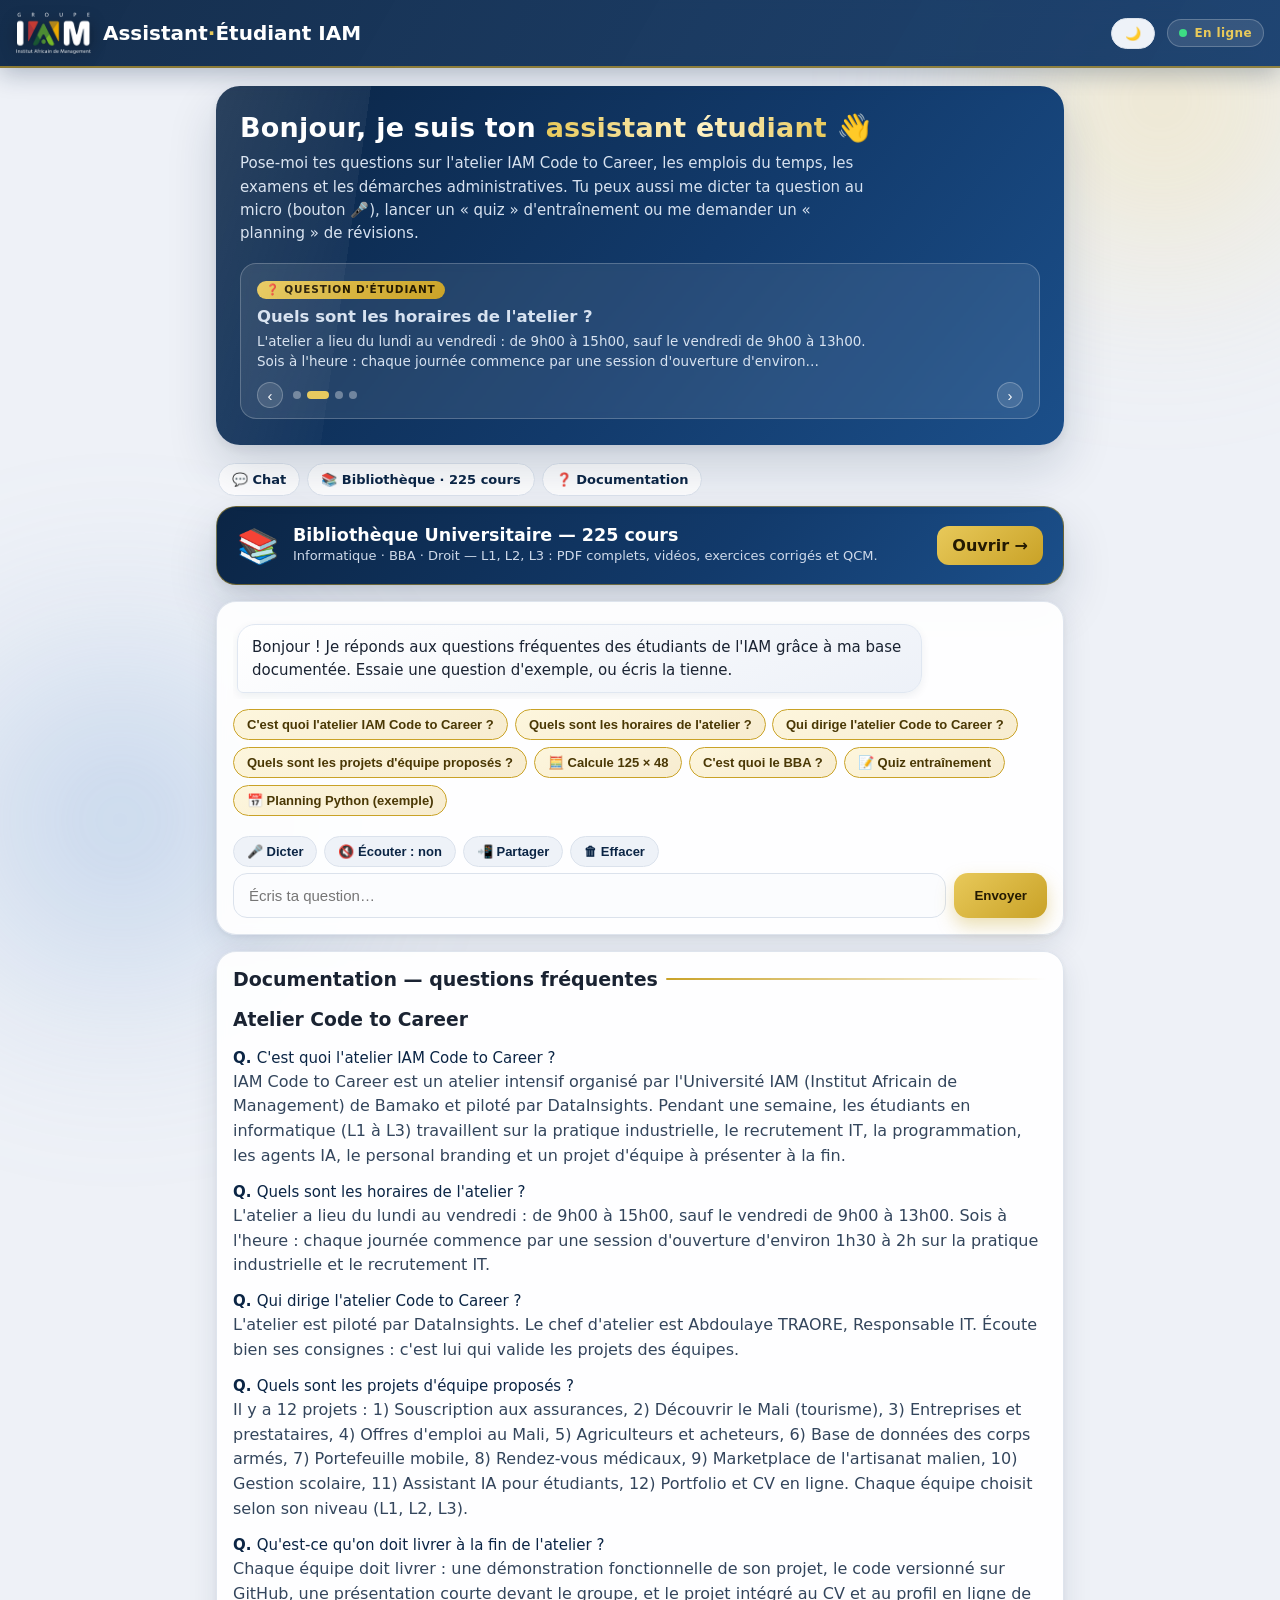
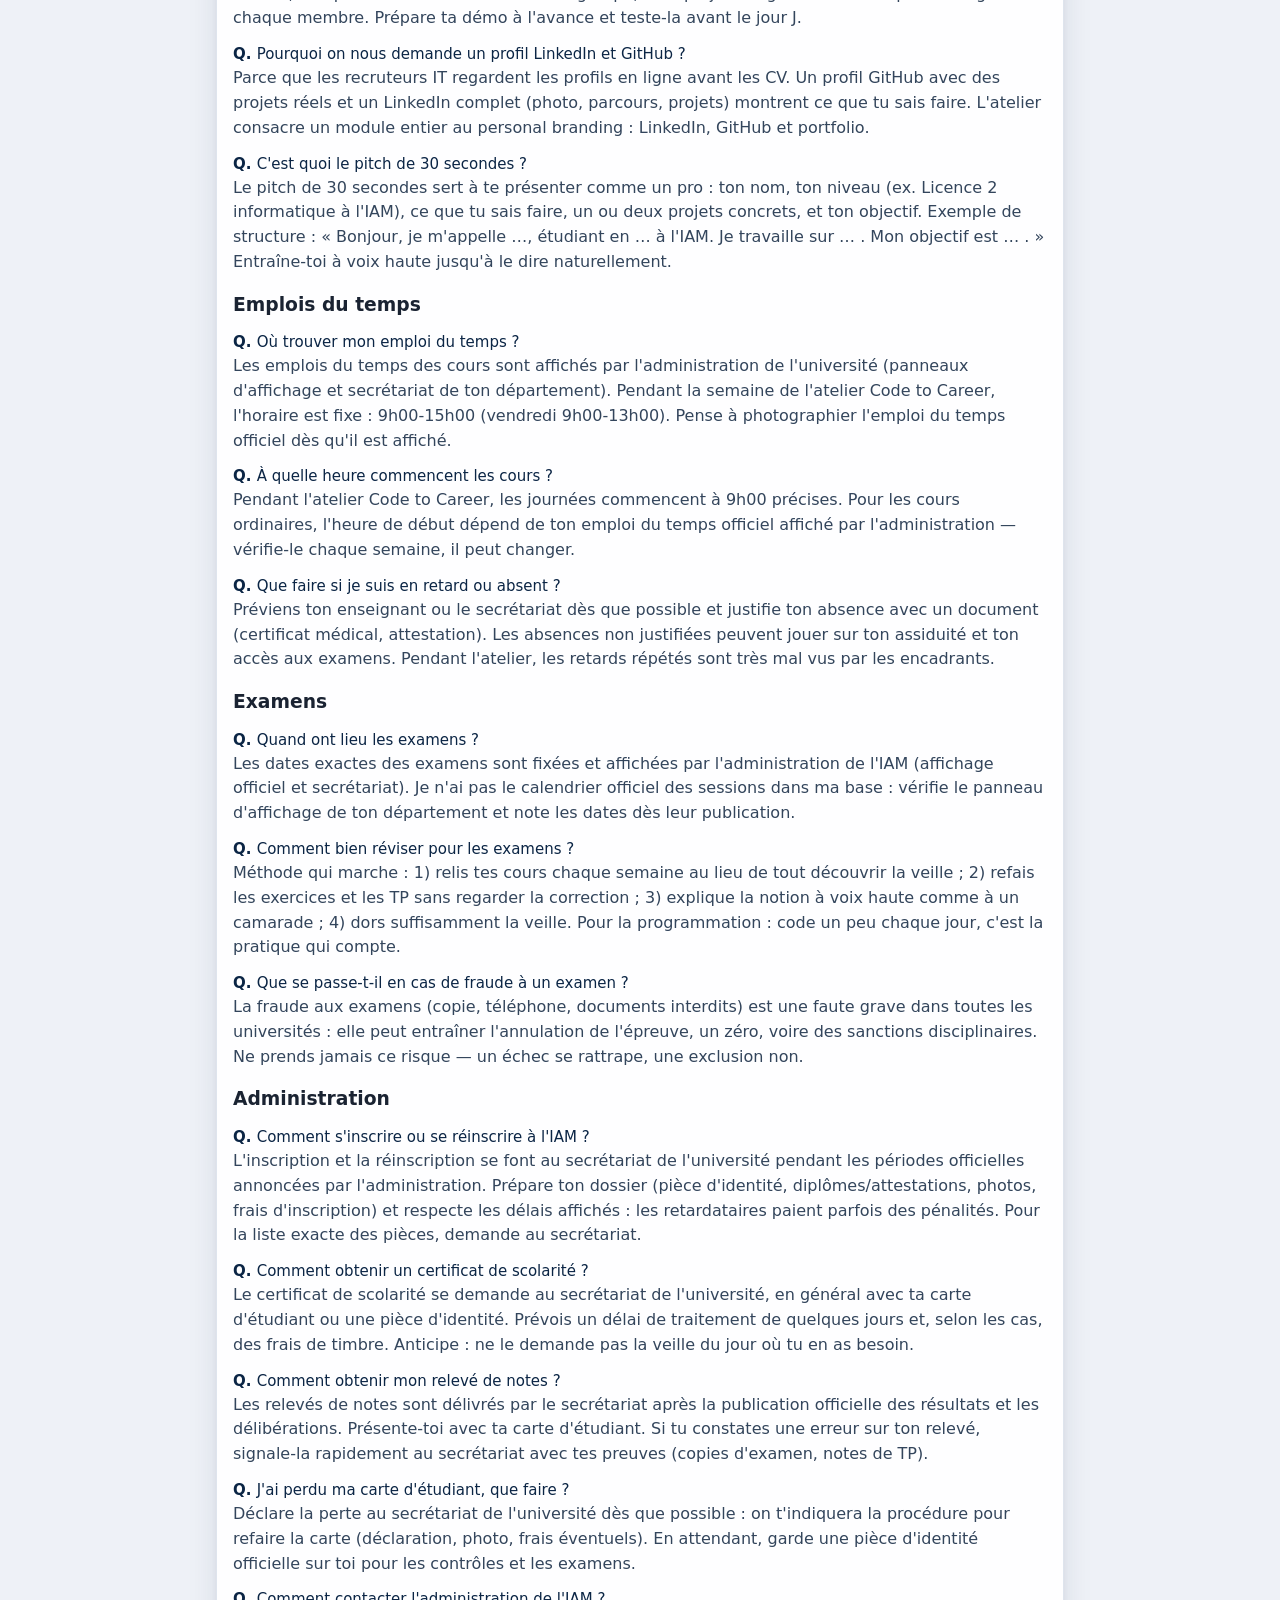
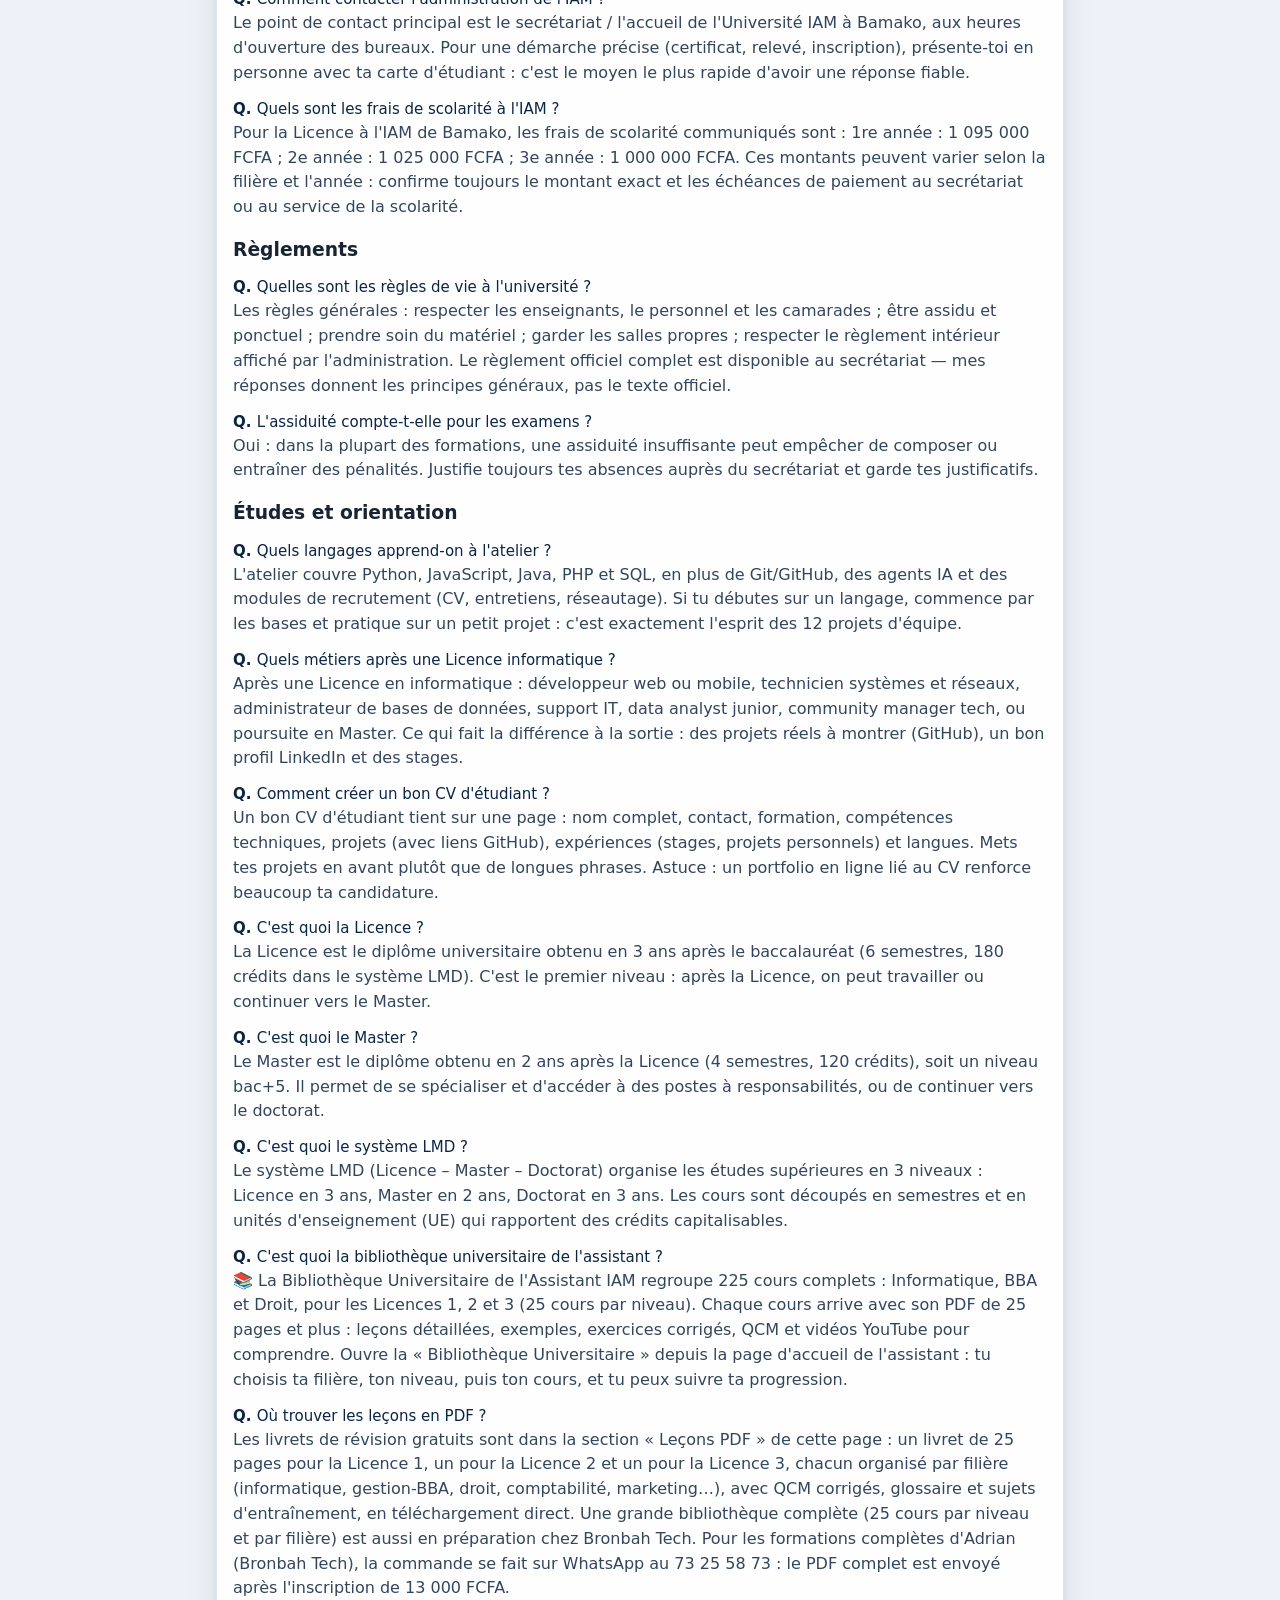
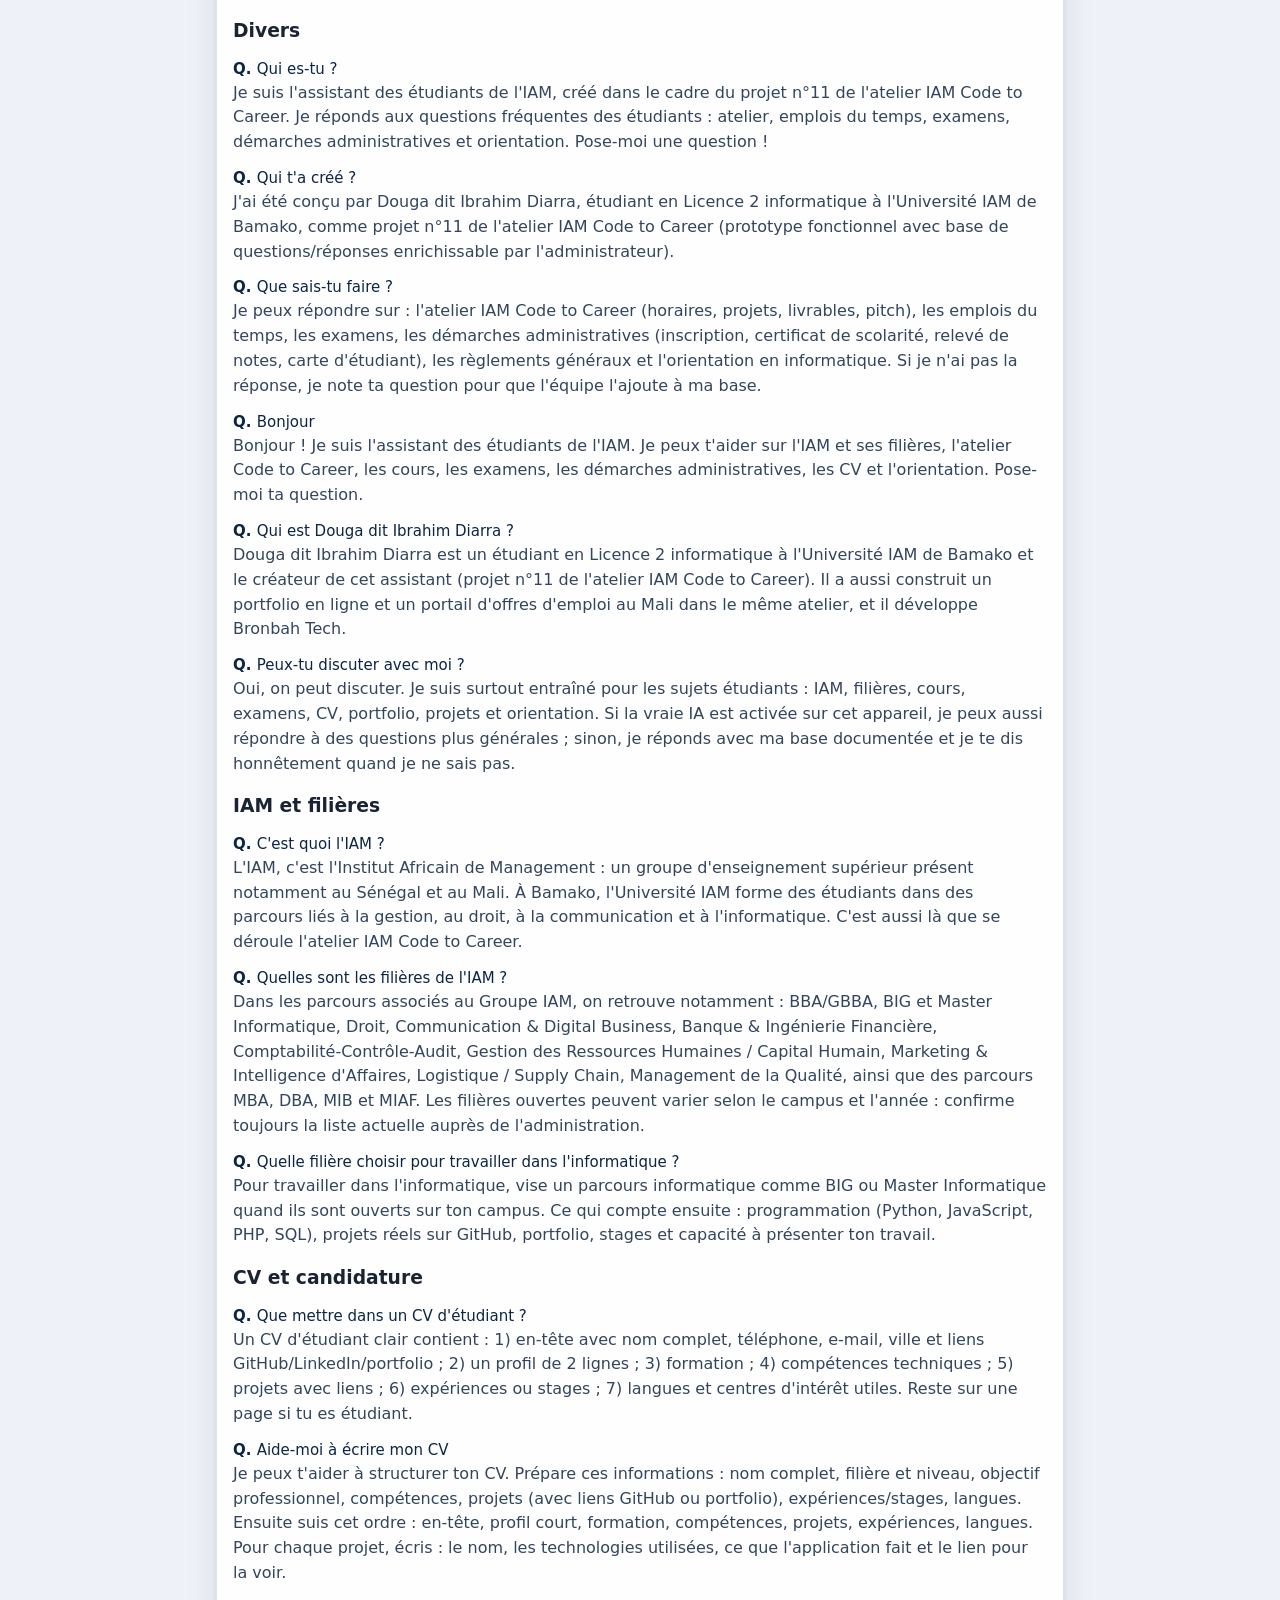
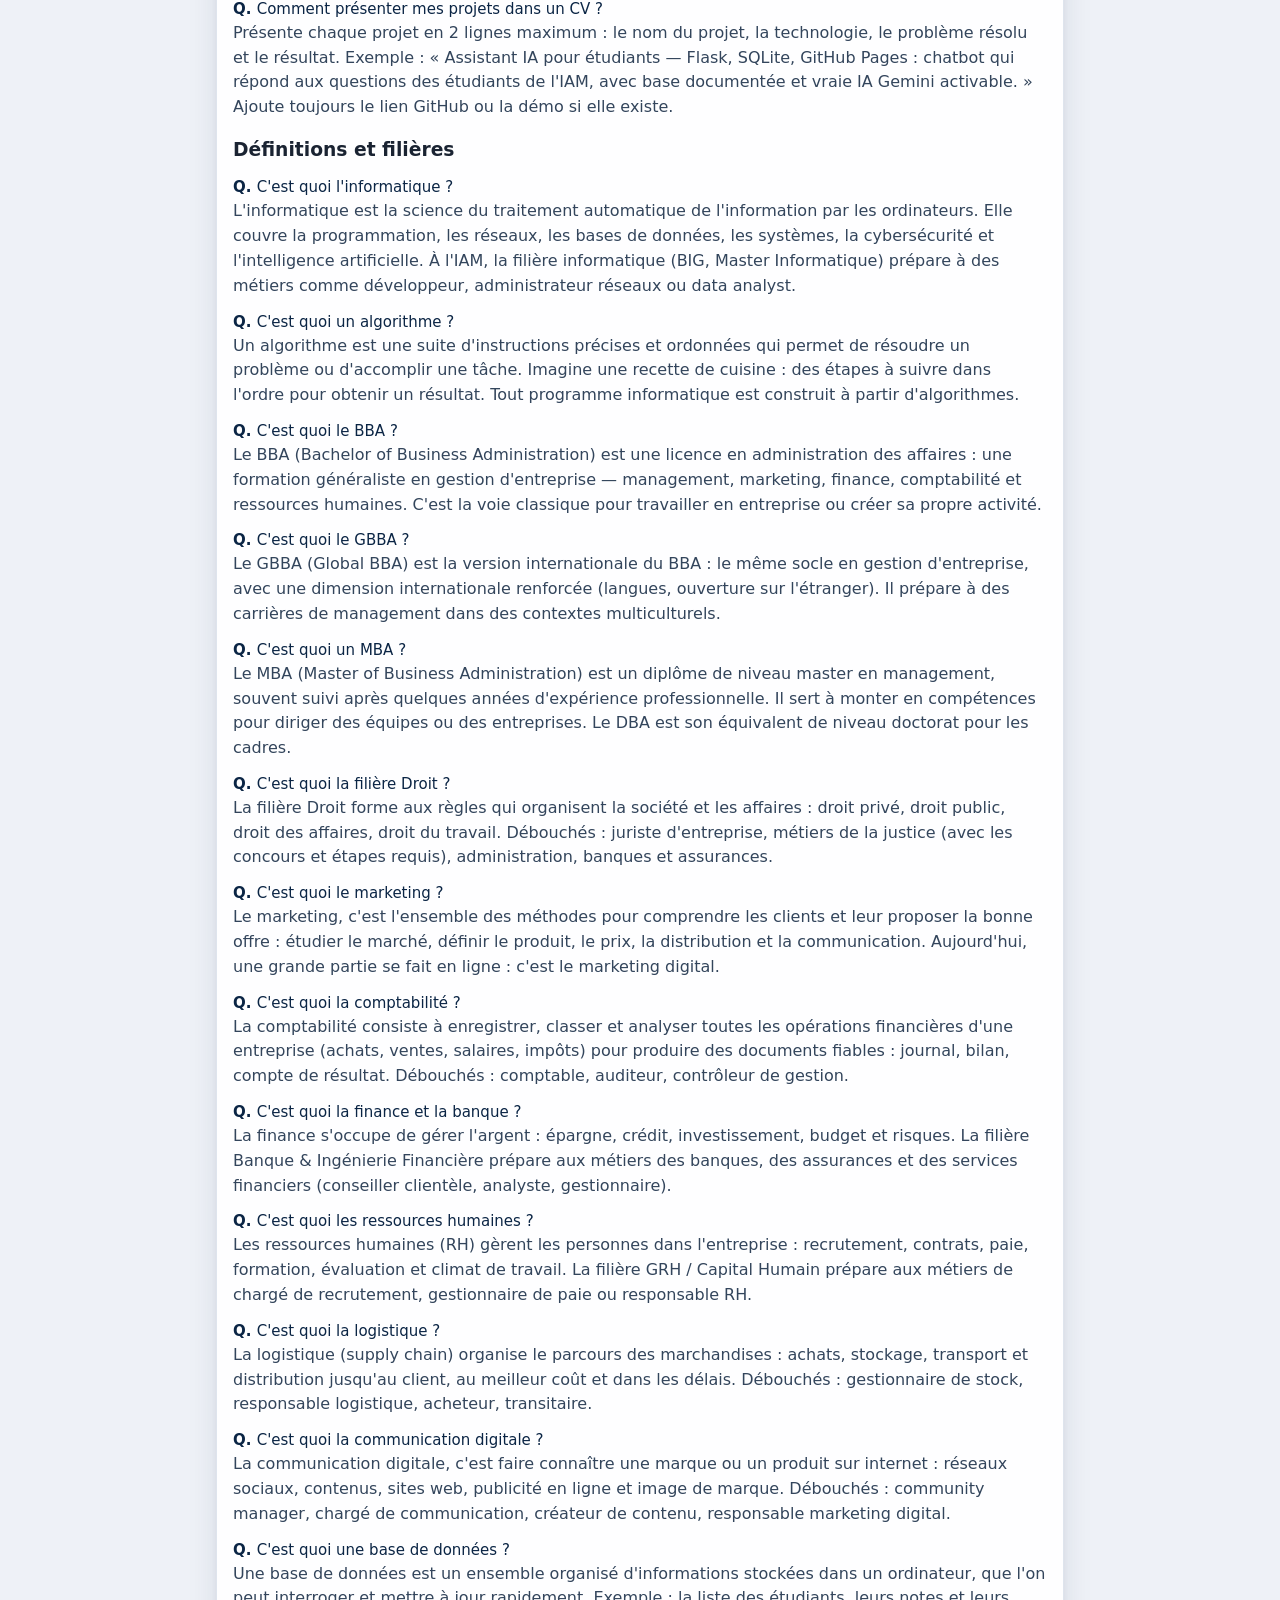
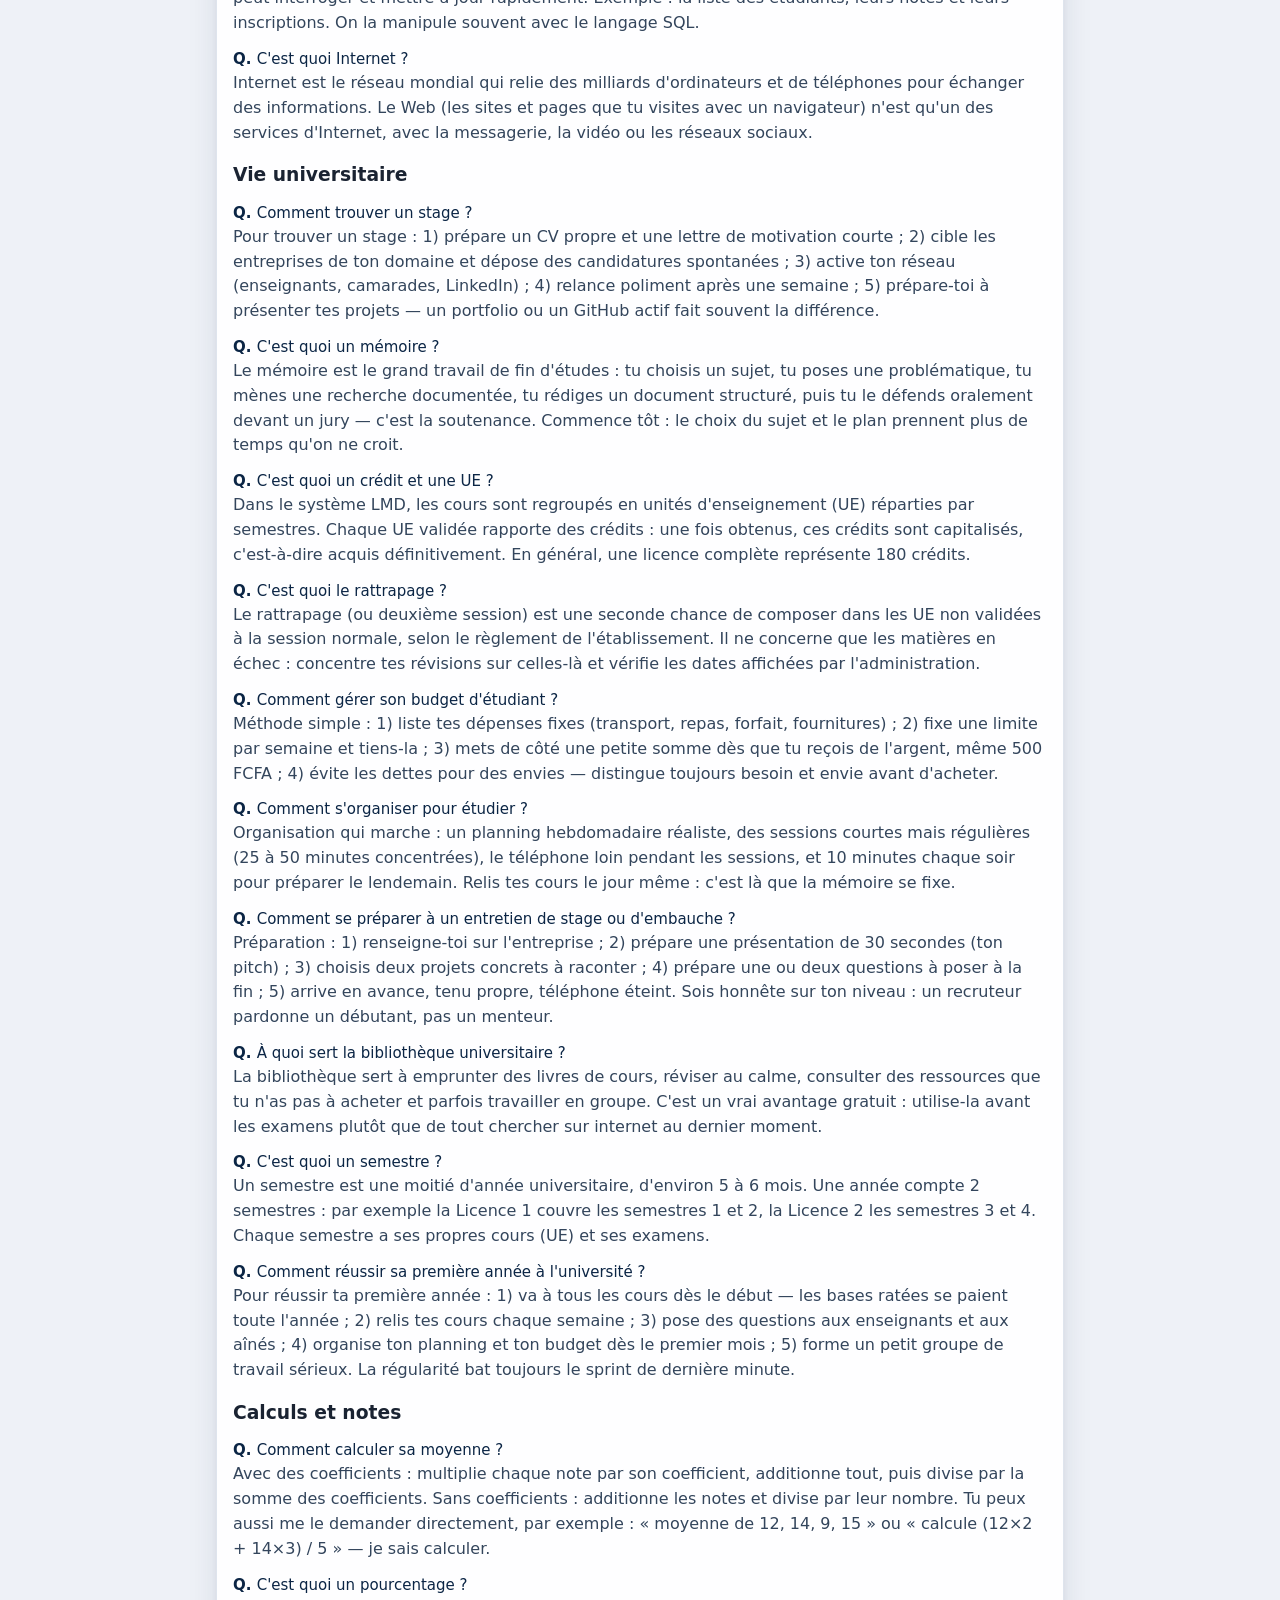
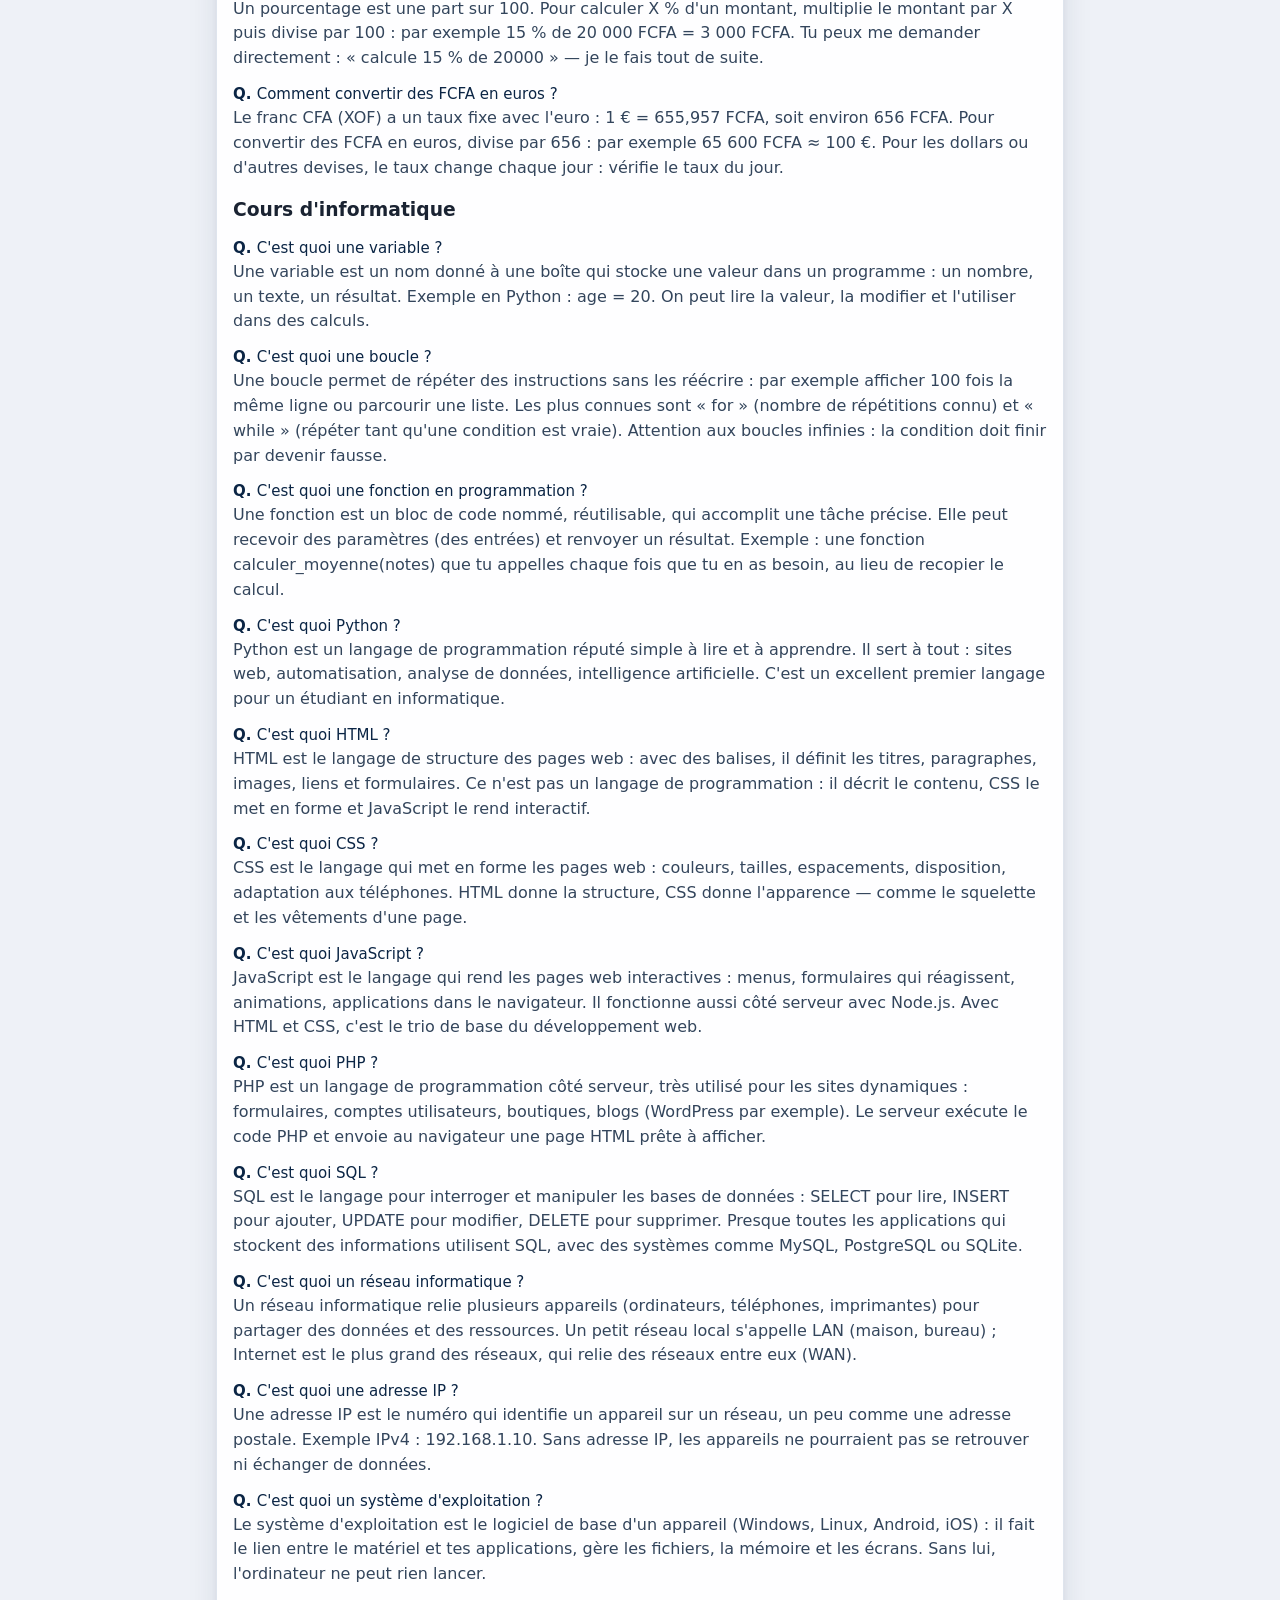
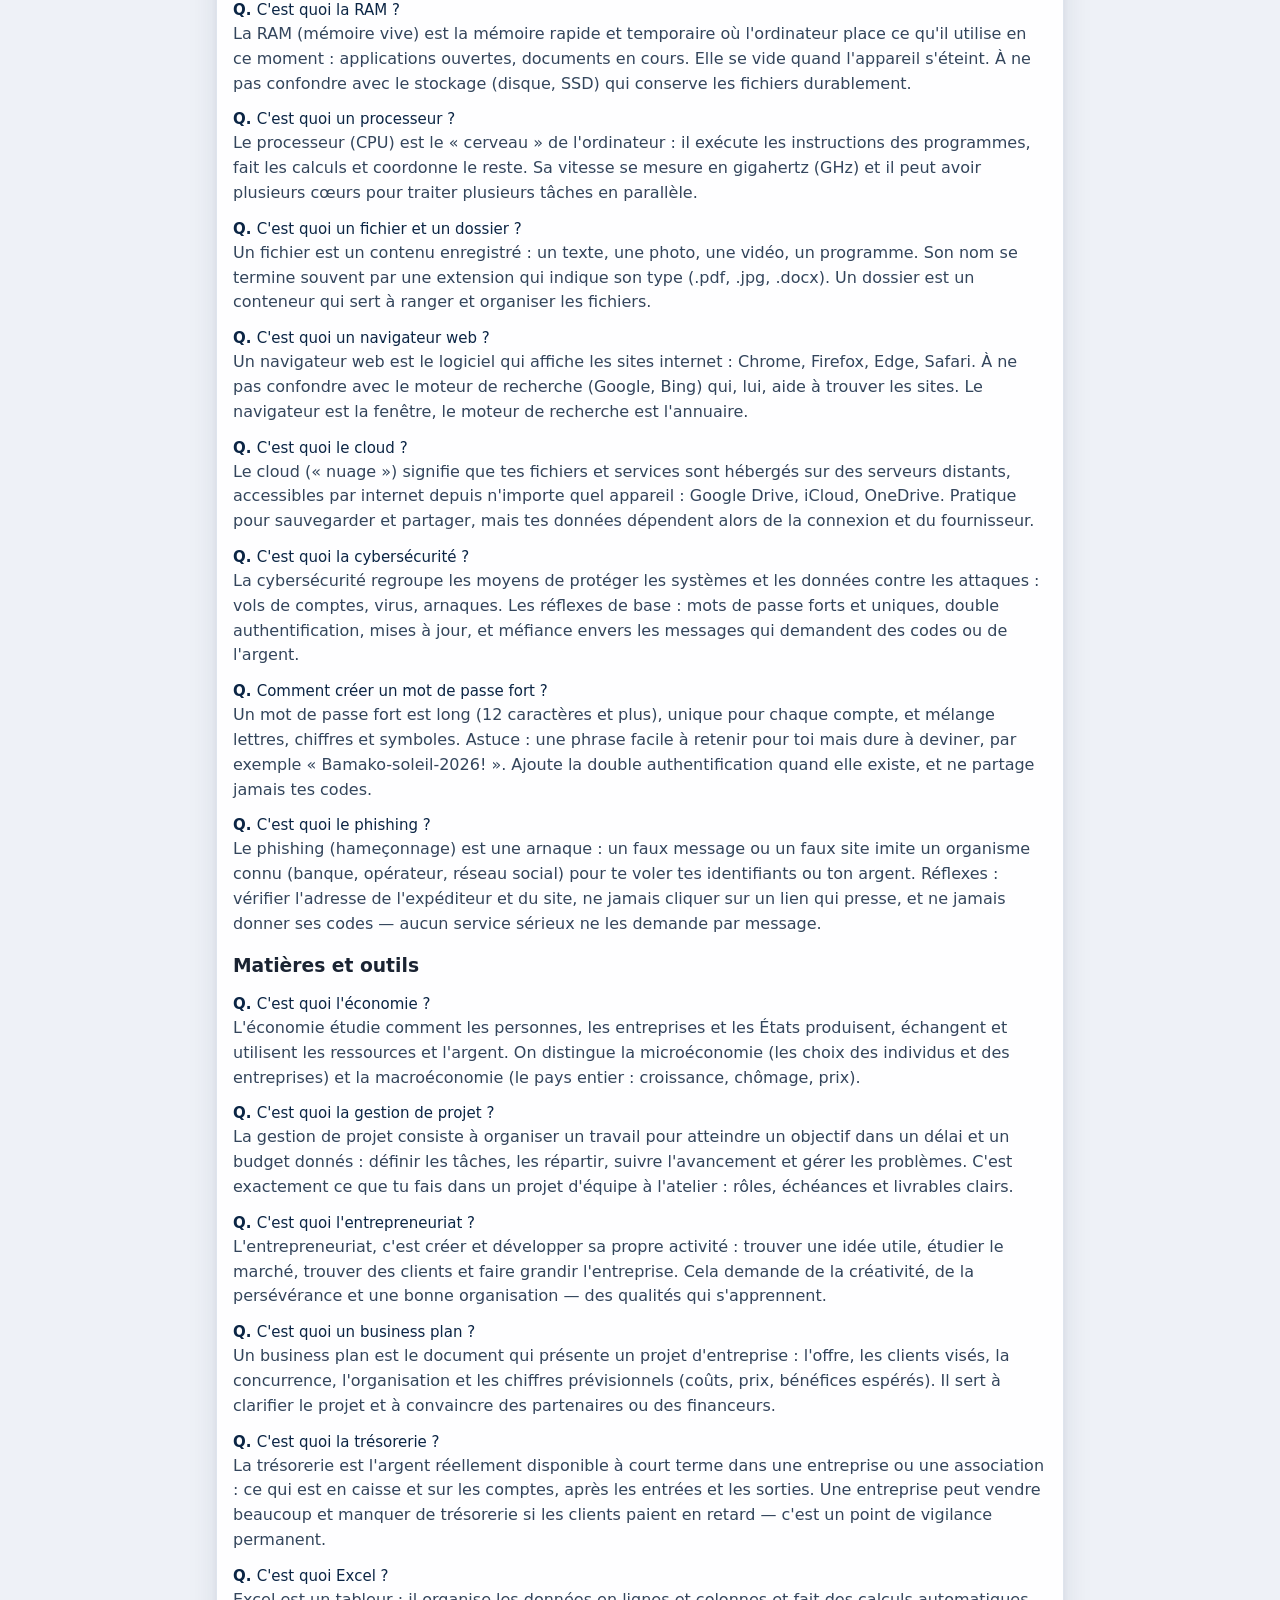
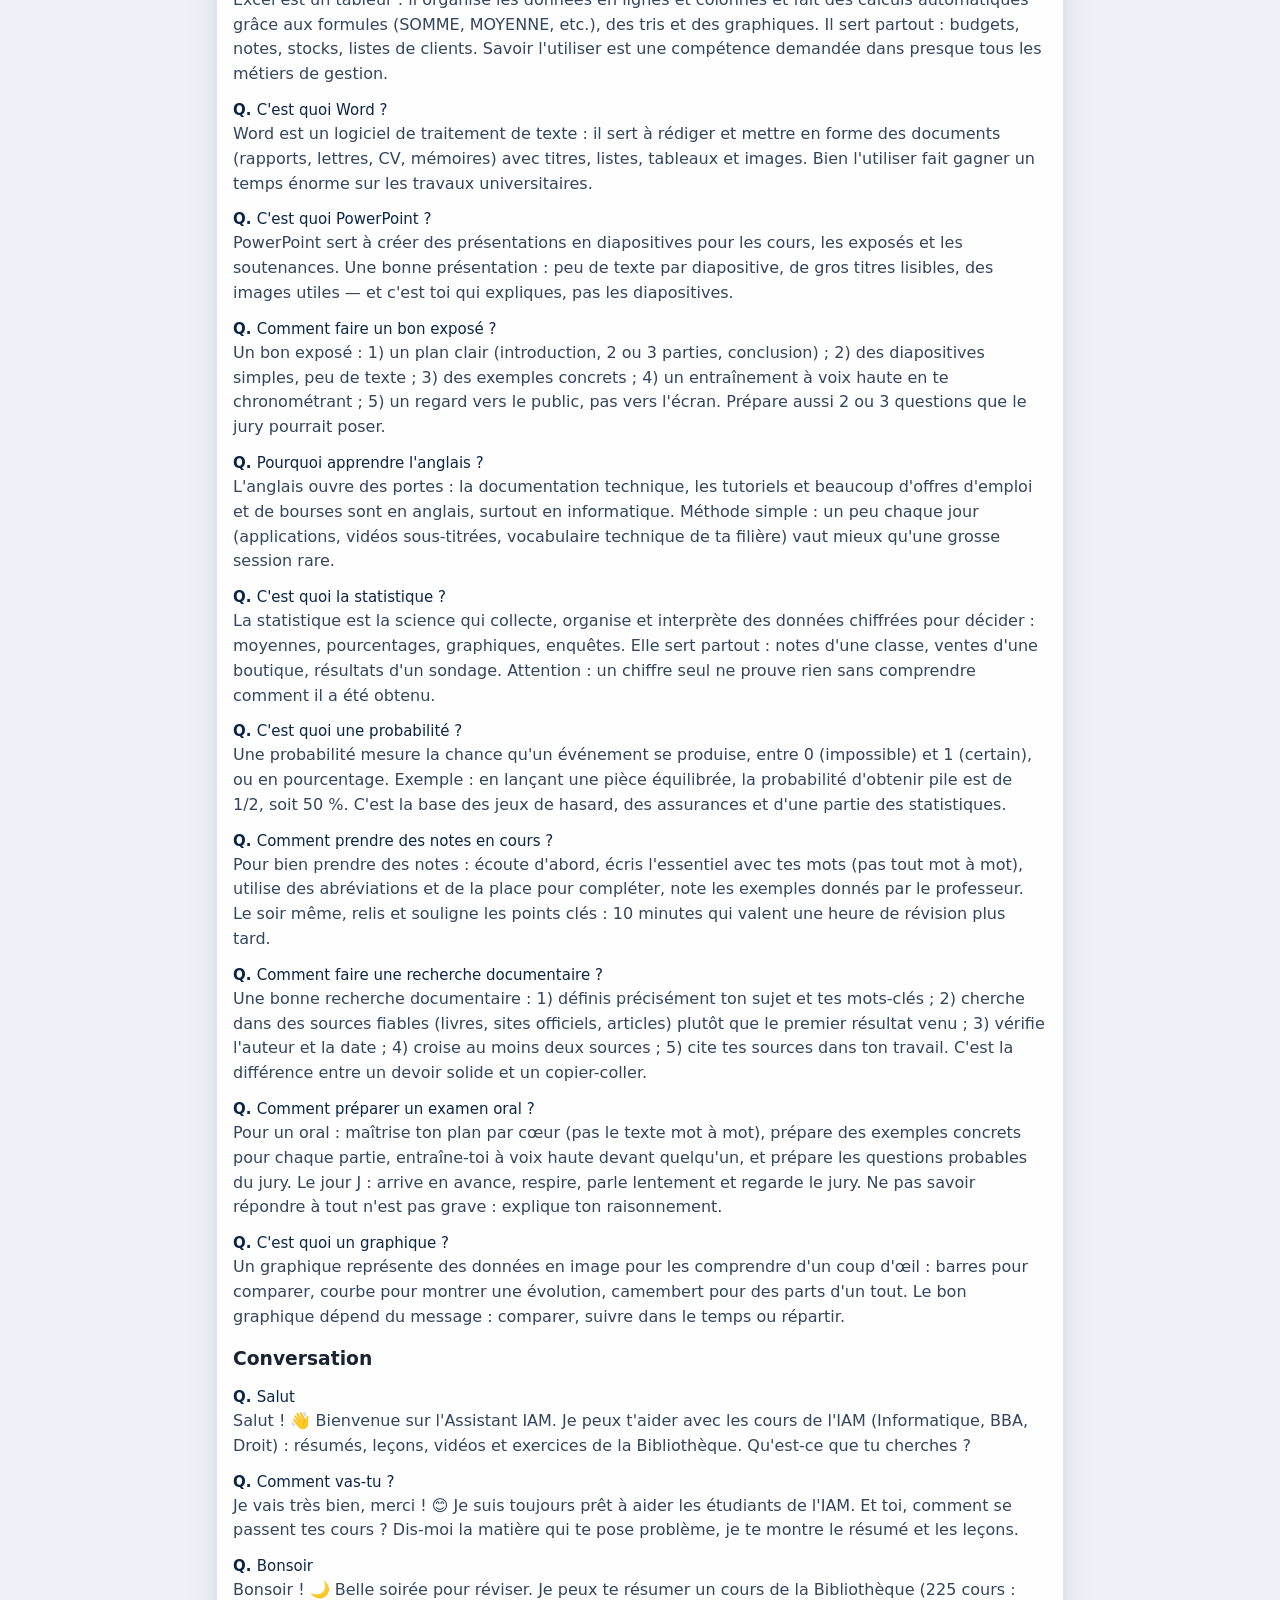
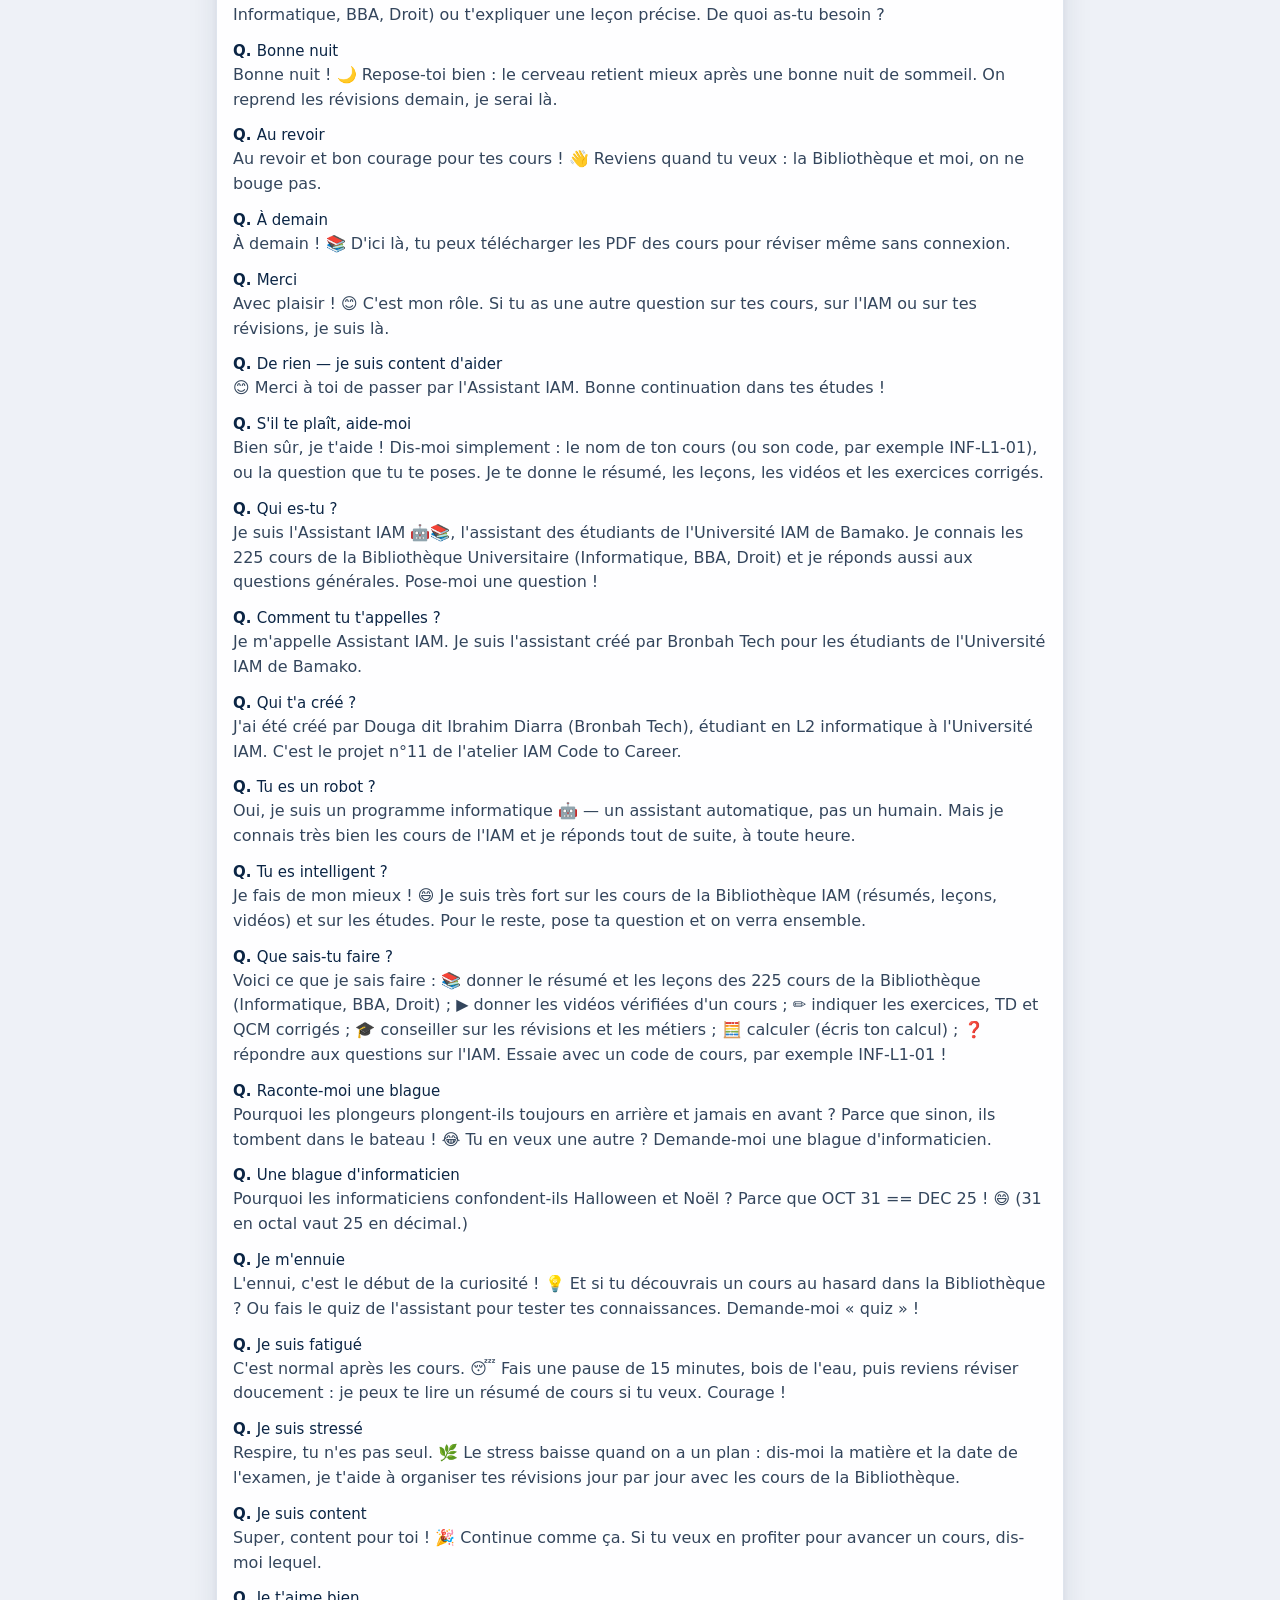
==== commit 829449d4: "Base portée à 1565 Q/R : conversation simple élargie (salutations, humeur, blagues, aide), études él" ====
--- a/docs/index.html
+++ b/docs/index.html
@@ -240,7 +240,7 @@
 }
 const SYSTEME = "Tu es l'assistant des étudiants de l'Université IAM (Institut Africain de Management) de Bamako, au Mali. Tu réponds en français simple et clair, en 2 à 6 phrases maximum, avec un ton aidant pour des étudiants. Faits sûrs : l'atelier IAM Code to Career est piloté par DataInsights, chef d'atelier Abdoulaye TRAORE ; horaires : lundi à vendredi 9h00-15h00 (vendredi 9h00-13h00) ; 12 projets d'équipe ; livrables : démonstration, code sur GitHub, présentation, projet intégré au CV et au profil en ligne. Règles strictes : n'invente JAMAIS de dates officielles (examens, inscriptions, résultats) ni de numéros de téléphone : pour ces sujets, dis de vérifier auprès du secrétariat ou de l'affichage officiel de l'IAM. Tu peux expliquer des notions de cours (programmation, informatique), donner des conseils d'étude, présenter l'IAM et ses grandes familles de parcours en précisant que les filières ouvertes varient selon le campus et l'année, aider à rédiger ou améliorer un CV étudiant, et répondre simplement à des questions générales de conversation. Tu tiens une vraie conversation suivie : si l'étudiant dit « et ensuite ? », « donne un exemple », « explique autrement » ou « et pour la L2 ? », appuie-toi sur l'historique de conversation fourni pour comprendre de quoi il parle, et réponds dans la continuité.";
 const MODELES_IA = ["gemini-3.8-flash", "gemini-3.8-flash", "gemini-2.5-flash"];
-const ASSISTANT_PROXY_URL = ""; // Proxy sécurisé (clé Gemini côté serveur, jamais dans la page) — renseigner l'adresse après déploiement, voir proxy/README.md. Vide = clé personnelle du navigateur uniquement.
+const ASSISTANT_PROXY_URL = "https://9b05ac9236e8ed.lhr.life"; // Proxy sécurisé (clé Gemini côté serveur, jamais dans la page) — renseigner l'adresse après déploiement, voir proxy/README.md. Vide = clé personnelle du navigateur uniquement.
 async function gemini(question, contexte){
   if (ASSISTANT_PROXY_URL){
     try {
@@ -424,8 +424,19 @@
   }
   const codeM = text.toUpperCase().match(/(INF|BBA|DRO)-L[123]-\d{2}/);
   if (codeM){
-    const crow = KB.find(r => r.categorie.startsWith("Bibliothèque") && r.keywords.startsWith(codeM[0]));
-    if (crow){ addMsg(crow.reponse, "bot", crow.categorie); showSuggestions(KB.filter(r => r.categorie === crow.categorie && r.question !== crow.question).slice(0, 3).map(r => r.question)); return; }
+    const code = codeM[0];
+    const rows = KB.filter(r => r.categorie.startsWith("Bibliothèque") && r.keywords.startsWith(code));
+    if (rows.length){
+      const nq = norm(text);
+      let pick = null;
+      if (/video/.test(nq)) pick = rows.find(r => r.question.startsWith("Vidéos du cours"));
+      else if (/(exercice|qcm|entrain)/.test(nq) || /\btd\b/.test(nq) || /\btp\b/.test(nq)) pick = rows.find(r => r.question.startsWith("Exercices, TD et QCM"));
+      else if (/revis/.test(nq)) pick = rows.find(r => r.question.startsWith("Comment bien réviser"));
+      else if (/lecon/.test(nq)) pick = rows.find(r => r.question.startsWith("Quelles sont les leçons"));
+      else if (/(contenu|pdf|programme|sommaire)/.test(nq)) pick = rows.find(r => r.question.startsWith("Que contient le PDF"));
+      const crow = pick || rows.find(r => r.question.startsWith("C'est quoi le cours")) || rows[0];
+      addMsg(crow.reponse, "bot", crow.categorie); showSuggestions(KB.filter(r => r.categorie === crow.categorie && r.question !== crow.question).slice(0, 3).map(r => r.question)); return;
+    }
   }
   const { row, sugg } = findAnswer(text);
   if (row){ addMsg(row.reponse, "bot", row.categorie); showSuggestions(KB.filter(r => r.categorie === row.categorie && r.question !== row.question).slice(0, 3).map(r => r.question)); return; }
@@ -437,7 +448,7 @@
   } catch(e){}
   const ctx = (histTxt ? "Historique récent de la conversation (pour comprendre les questions de suivi) :\n" + histTxt + "\n\n" : "") + sugg.map(s => "- " + s.question + " → " + s.reponse).join("\n");
   const res = await gemini(text, ctx);
-  if (res.text){ wait.classList.remove("typing"); wait.textContent = res.text; const s = document.createElement("div"); s.className = "cat"; s.textContent = "Réponse IA — Google Gemini"; wait.appendChild(s); saveHist(res.text, "bot", "Réponse IA — Google Gemini"); speakText(res.text); showSuggestions(sugg.map(s2 => s2.question)); }
+  if (res.text){ wait.classList.remove("typing"); wait.textContent = res.text; const s = document.createElement("div"); s.className = "cat"; s.textContent = "Réponse IA"; wait.appendChild(s); saveHist(res.text, "bot", "Réponse IA"); speakText(res.text); showSuggestions(sugg.map(s2 => s2.question)); }
   else {
     pendingQuestion = text;
     let rep;
